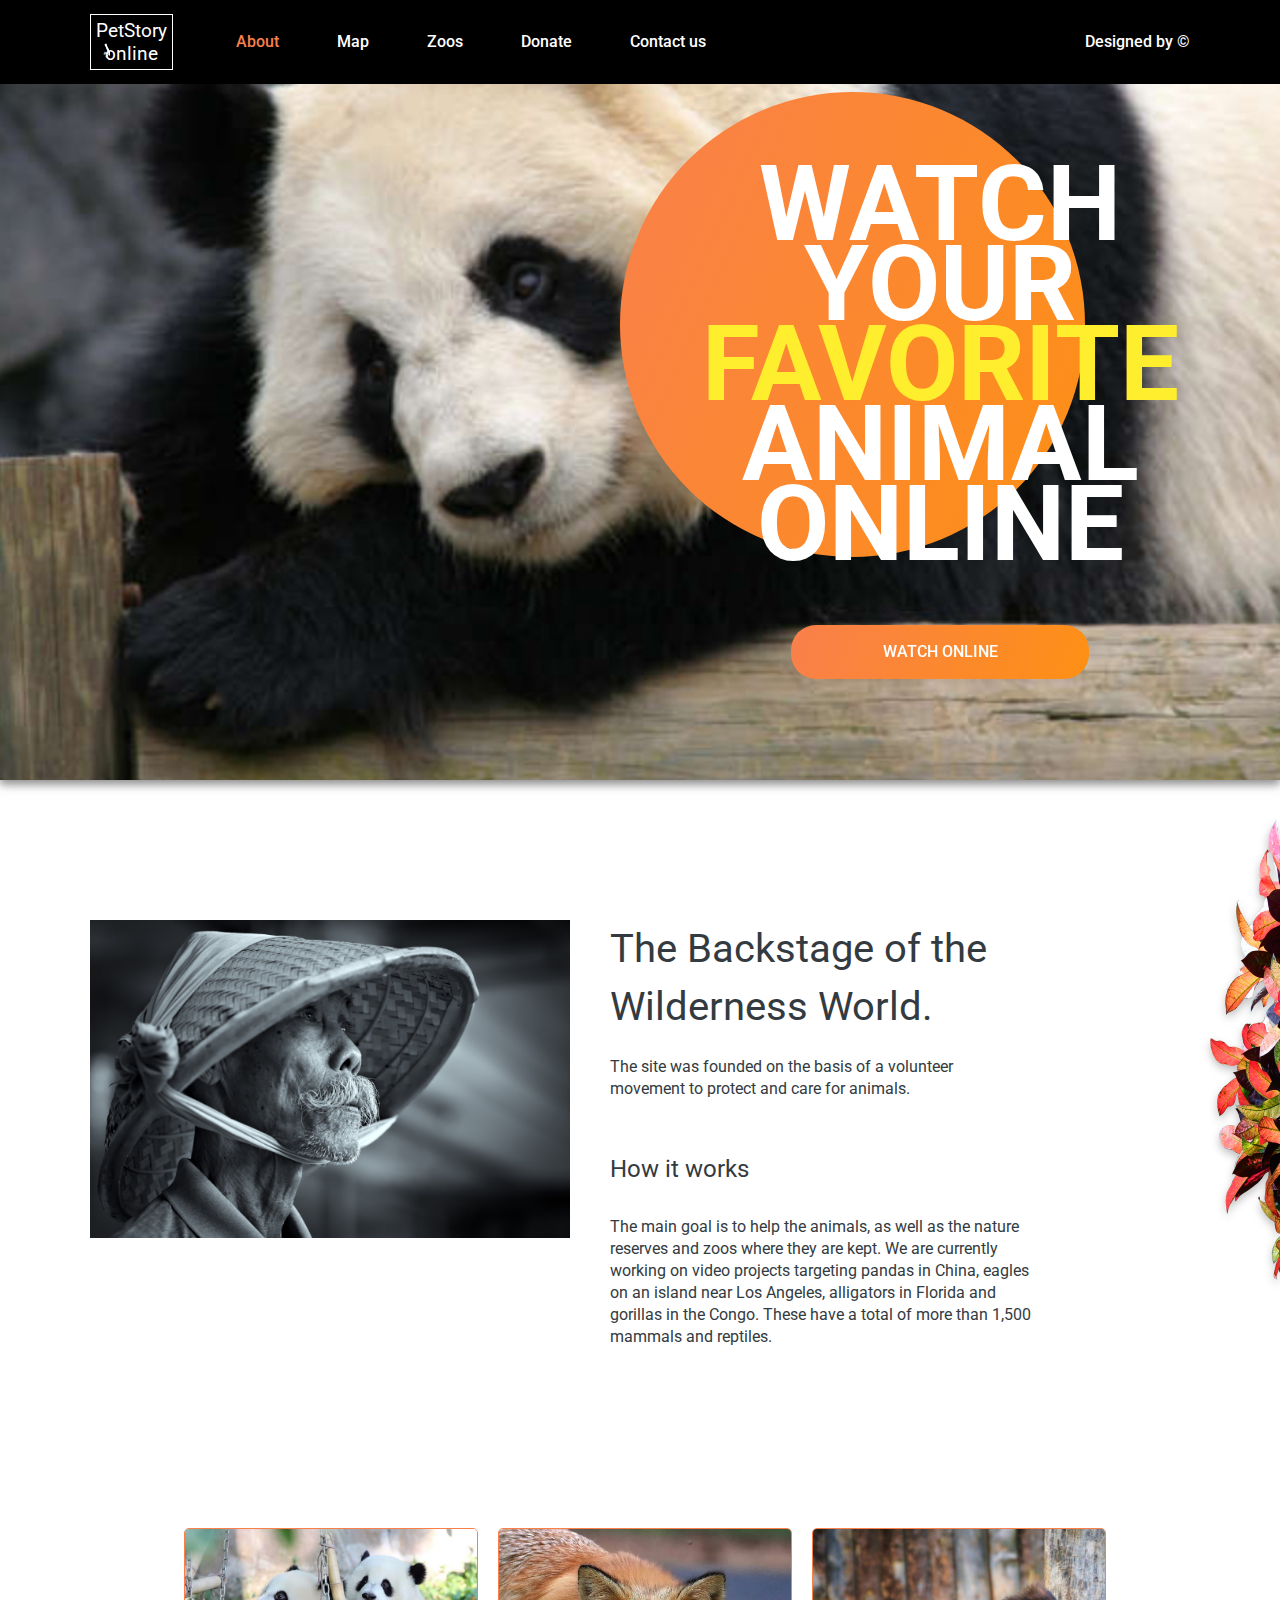
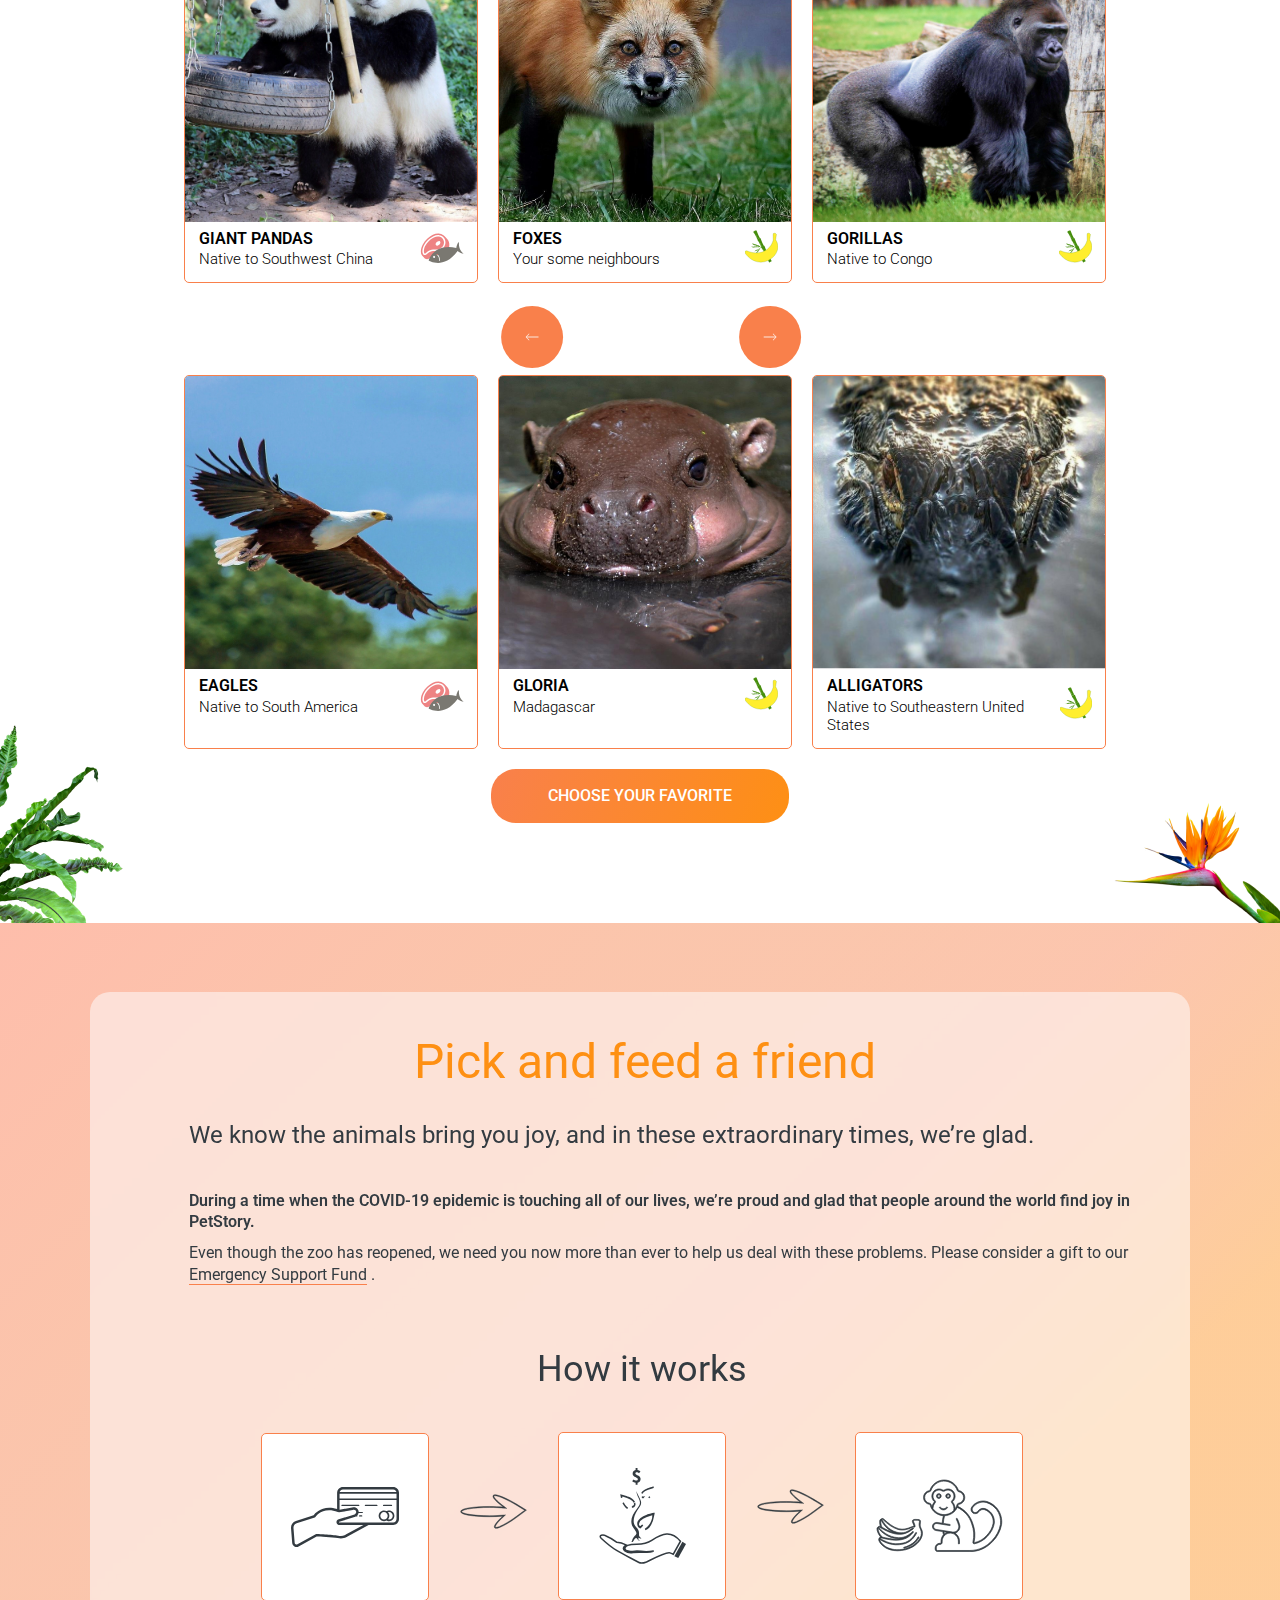
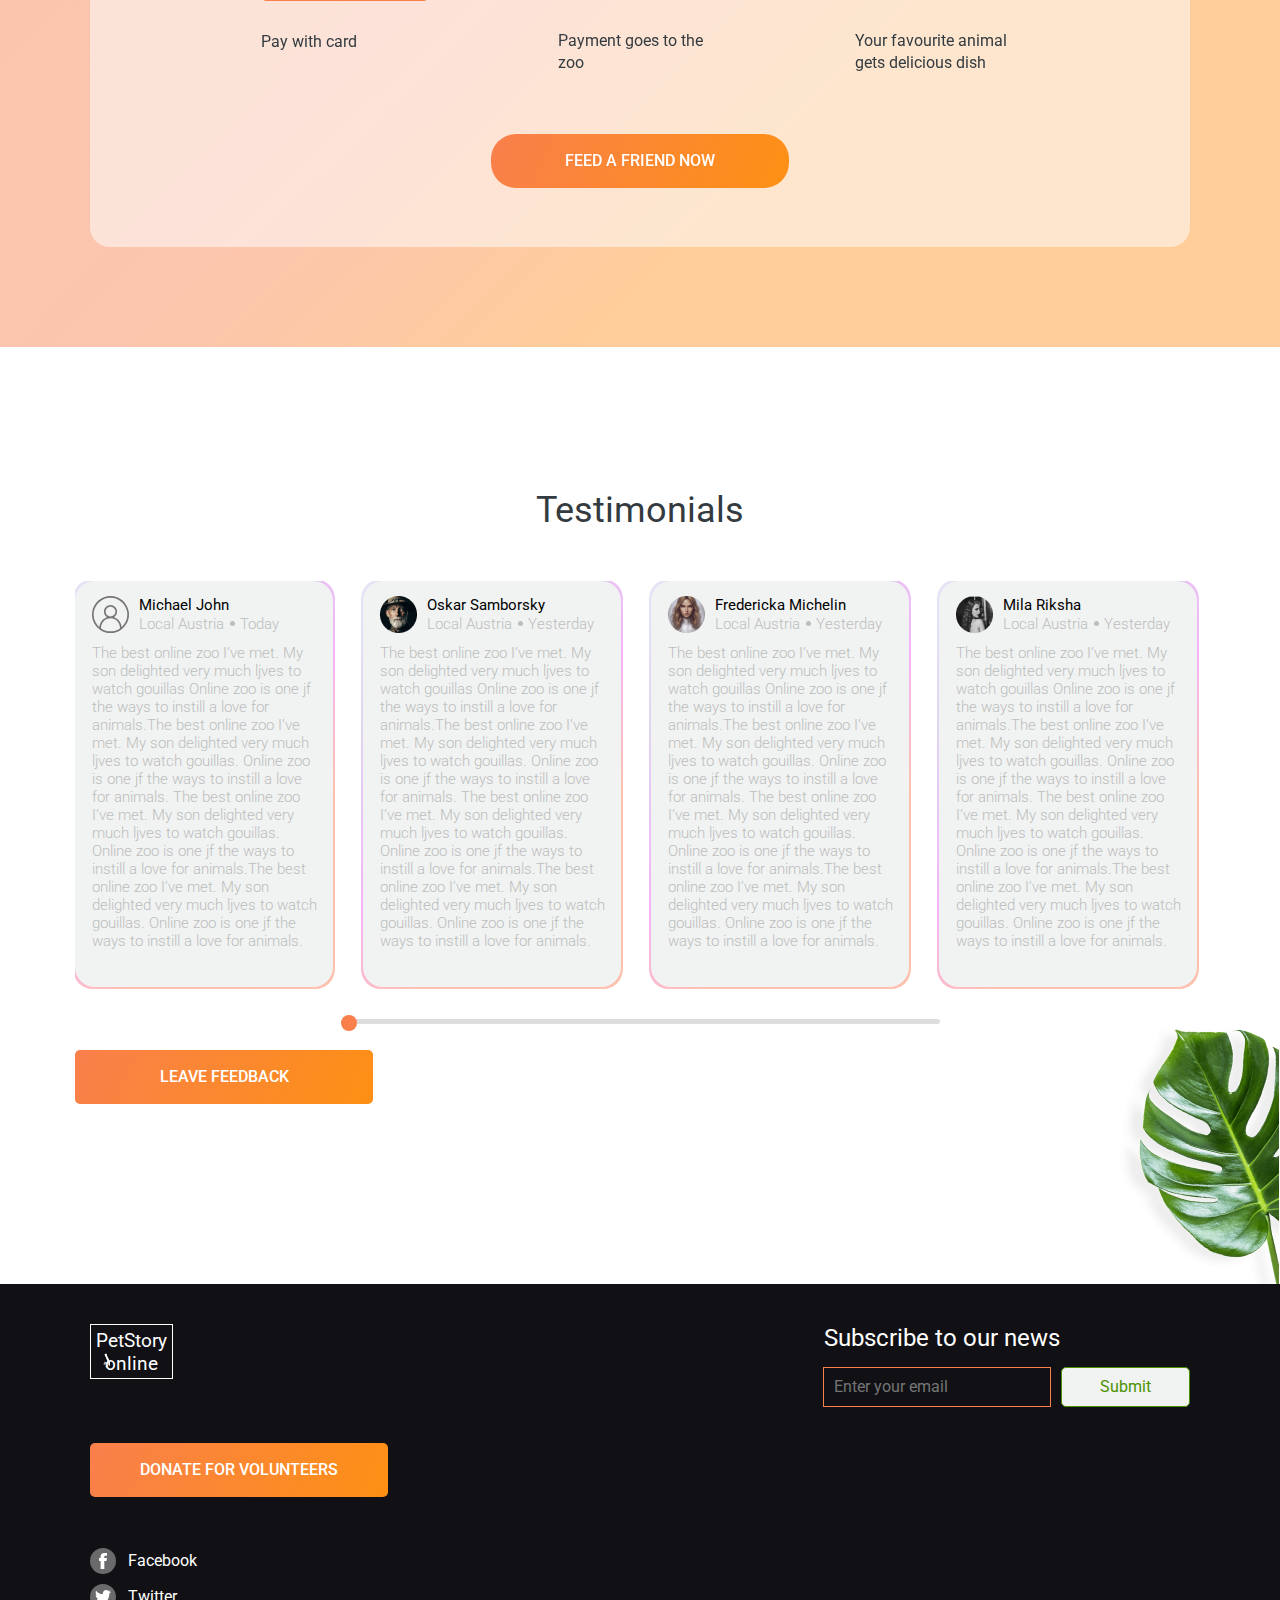
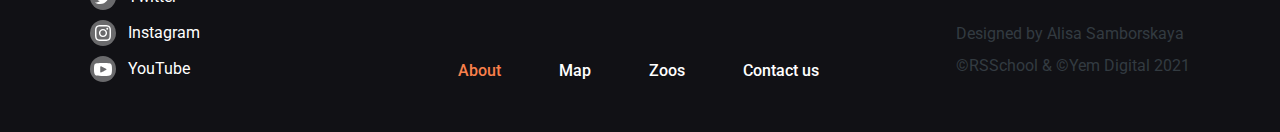
==== index.html @ bac4a8e8 "feat: add project files" ====
<!DOCTYPE html>
<html lang="en">
<head>
    <meta charset="UTF-8">
    <meta http-equiv="X-UA-Compatible" content="IE=edge">
    <meta name="viewport" content="width=device-width, initial-scale=1.0">
    <link rel="stylesheet" href="./pages/main/style.css">
    <title>Document</title>
</head>
<body>
    <header class="header">
        <div class="container header__wrapper">
            <a href="." class="logo">
                <h1 class="logo-text">PetStory <br /> <span class="logo-icon">online</span></h1>
            </a>
            <nav class="header_navigation">
                <a href="." class="mobile-logo">
                    <img src="./assets/images/mobile-logo.png" alt="mobile-logo">
                </a>
                <ul class="navigation">
                    <li class="navigation__link">
                        <a class="navigation__item navigation__item_active">About</a>
                    </li>
                    <li class="navigation__link">
                        <a class="navigation__item" href="#">Map</a>
                    </li>
                    <li class="navigation__link">
                        <a class="navigation__item" href="#">Zoos</a>
                    </li>
                    <li class="navigation__link">
                        <a class="navigation__item" href="./pages/donate/index.html">Donate</a>
                    </li>
                    <li class="navigation__link">
                        <a class="navigation__item" href="#">Contact us</a>
                    </li>
                    <li class="navigation__link navigation__link_right">
                        <a class="navigation__item" href="https://www.figma.com/file/jfEFwkXVj1WRq7sUHDr8os/PetStory-online?node-id=0%3A1">Designed by&nbsp;&copy;</a>
                    </li>
                </ul>
            </nav>
            <span class="header__hamburger hamburger"><span class="hamburger__line"></span></span>
        </div>
    </header>
   <main class="main">
    <section class="hero">
        <div class="container hero__wrapper">
            <div class="hero__content">
                <p class="hero__text">Watch your <span class="hero__text_highlighted">favorite </span> animal online</p>
                <button class="btn-reset btn btn-rounded">Watch online</button>
            </div>
        </div>
    </section>
    <section class="how-works">
        <div class="container how-works__wrapper">
            <picture>
                <source media="(min-width:1000.95px)" srcset="./assets/images/how-works__image.jpg">
                <source media="(min-width:640px)" srcset="./assets/images/bamboo-cap-1000px.png">
                <img src="./assets/images/how-works__image.jpg" alt="Flowers" style="width:auto;">
              </picture>
            <div class="how-works__text">
                <h2 class="how-works__title">The Backstage of the Wilderness World.</h2>
                <p>The site was founded on the basis of a volunteer movement to protect and care for animals.</p>
                <p class="subtitle how-works__subtitle">How it works </p>
                <p>The main goal is to help the animals, as well as the nature reserves and zoos where they are kept. We are currently working on video projects targeting pandas in China, eagles on an island near Los Angeles, alligators in Florida and gorillas in the Congo. These have a total of more than 1,500 mammals and reptiles.</p>
            </div>
        </div>
        <div class="decor how-works__decor"></div>
    </section>
    <section class="pets">
        <div class="container pets__wrapper">
            <div class="slider" id="slider">
                <div class="wrapper">
                    <div class="pet-cards slides" id="slides">
                        <div class="slide">
                            <div class="pet-card">
                                <img class="pet-card__img" src="./assets/images/pet-1.jpg" alt="giant pandas">
                                <div class="pet-card__content">
                                    <div class="pet-card__text">
                                        <p class="pet-card__title">giant Pandas</p>
                                        <p class="pet-card__desc">Native to Southwest China</p>
                                    </div>
                                    <span class="icon icon-banana"></span>
                                </div>
                            </div>
                            <div class="pet-card">
                                <img class="pet-card__img" src="./assets/images/pet-2.jpg" alt="giant pandas">
                                <div class="pet-card__content">
                                    <div class="pet-card__text">
                                        <p class="pet-card__title">Eagles</p>
                                        <p class="pet-card__desc">Native to South America</p>
                                    </div>
                                    <span class="icon icon-shark"></span>
                                </div>
                            </div>
                            <div class="pet-card">
                                <img class="pet-card__img" src="./assets/images/pet-3.jpg" alt="giant pandas">
                                <div class="pet-card__content">
                                    <div class="pet-card__text">
                                        <p class="pet-card__title">Gorillas</p>
                                        <p class="pet-card__desc">Native to Congo</p>
                                    </div>
                                    <span class="icon icon-banana"></span>
                                </div>
                            </div>
                            <div class="pet-card">
                                <img class="pet-card__img" src="./assets/images/pet-4.jpg" alt="giant pandas">
                                <div class="pet-card__content">
                                    <div class="pet-card__text">
                                        <p class="pet-card__title">Two-toed Sloth</p>
                                        <p class="pet-card__desc">Mesoamerica, South America</p>
                                    </div>
                                    <span class="icon icon-banana"></span>
                                </div>
                            </div>
                            <div class="pet-card">
                                <img class="pet-card__img" src="./assets/images/pet-5.jpg" alt="giant pandas">
                                <div class="pet-card__content">
                                    <div class="pet-card__text">
                                        <p class="pet-card__title">cheetahs</p>
                                        <p class="pet-card__desc">Native to Africa</p>
                                    </div>
                                    <span class="icon icon-shark"></span>
                                </div>
                            </div>
                            <div class="pet-card">
                                <img class="pet-card__img" src="./assets/images/pet-6.jpg" alt="giant pandas">
                                <div class="pet-card__content">
                                    <div class="pet-card__text">
                                        <p class="pet-card__title">Penguins</p>
                                        <p class="pet-card__desc">Native to Antarctica</p>
                                    </div>
                                    <span class="icon icon-shark"></span>
                                </div>
                            </div>
                        </div>
                        <div class="slide">2
                        </div>
                        <div class="slide">3
                        </div>
                        <div class="slide">4
                        </div>
                        <div class="slide">5
                        </div>
                    </div>
                </div>
                <span class="slider-icon slider-next control prev" id="prev">
                    <span class="icon icon-arrow"></span>
                </span>
                <span class="slider-icon slider-prev control next" id="next">
                    <span class="icon icon-arrow"></span>
                </span>
            </div>
            <button class="btn-reset btn btn-rounded">choose your favorite</button>
        </div>
        <div class="decor pets__decor-1"></div>
        <div class="decor pets__decor-2"></div>
    </section>
    <section class="feed">
        <div class="container feed__wrapper">
            <div class="feed__content">

                <h2 class="feed__title">Pick and feed a friend</h2>

                <div class="feed__text">
                    <p class="subtitle feed__subtitle">We know the animals bring you joy, and in these extraordinary times, we’re glad.</p>
                    <p>During a time when the COVID-19 epidemic is touching all of our lives, we’re proud and glad that people around the world find joy in PetStory.</p>
                    <p>Even though the zoo has reopened, we need you now more than ever to help us deal with these problems. Please consider a gift to our <a class="page-link" href="./pages/donate/index.html"> Emergency Support Fund</a> .</p>
                </div>
                
                <div class="feed__how">
                    <h3 class="feed__how-title">How it works</h3>
                    <div class="feeding-steps">
                        <div class="feeding-step">
                            <div class="feeding-step__image">
                                <img class="feeding-step__img" src="./assets/images/pay.svg" alt="pay with card">
                            </div>
                            <p>Pay with card</p>
                        </div>
                        <span class="icon next-step"></span>
                        <div class="feeding-step">
                            <div class="feeding-step__image">
                                <img class="feeding-step__img" src="./assets/images/zoo.svg" alt="payment goes to the zoo">
                            </div>
                            <p>Payment goes to the zoo</p>
                        </div>
                        <span class="icon next-step next-step-2 "></span>
                        <div class="feeding-step">
                            <div class="feeding-step__image">
                                <img class="feeding-step__img" src="./assets/images/monkey.svg" alt="your favourite animal gets delicious dish">
                            </div>
                            <p>Your favourite animal gets delicious dish</p>
                        </div>
                    </div>
                </div>
                
                <div class="feed__btn">
                    
                    <!-- <button class="btn-reset btn btn-rounded">Feed a friend now</button> -->
                    <a  href="./pages/donate/index.html" class="btn-reset btn btn-rounded btn-link">Feed a friend now</a>
                </div>
            </div>
        </div>
    </section>
    <section class="testimonials">
        <div class="container testimonials__wrapper">
            <h3 class="testimonials__title">Testimonials</h3>
            <div class="feedbacks__wrap">
                <div class="feedbacks">    
                    <div class="feedback" data-number="one">
                        <div class="feedback__info">
                            <div class="feedback__img">
                                <img src="./assets/images/user_icon.svg" alt="feedback author img">
                            </div>
                            <div class="feedback__data">
                                <p class="feedback__author">Michael John</p>
                                <p class="feedback__location">Local Austria</p>
                                <p class="feedback__day">Today</p>
                            </div>
                        </div>
                        <p class="feedback__text">The best online zoo I’ve met. My son delighted very much ljves to watch
                            <span class="feedback__text-mobile">gouillas
                                Online zoo is one jf the ways to instill a love for animals.The best online zoo I’ve met. 
                                <span class="feedback__text-tablet">My son delighted very much ljves to watch gouillas. Online zoo is one jf the ways to instill a love for animals.
                                    The best online zoo I’ve met. My son delighted very much ljves to watch gouillas. Online zoo is one jf the ways to instill a love for animals.The best online zoo I’ve met. My son delighted very much ljves to watch gouillas. Online zoo is one jf the ways to instill a love for animals.
                                </span>
                            </span>
                       </p>
                    </div>
                    <div class="feedback" data-number="two">
                        <div class="feedback__info">
                            <div class="feedback__img">
                                <img src="./assets/images/feedback-img-2.png" alt="feedback author img">
                            </div>
                            <div class="feedback__data">
                                <p class="feedback__author">Oskar Samborsky</p>
                                <p class="feedback__location">Local Austria</p>
                                <p class="feedback__day">Yesterday</p>
                            </div>
                        </div>
                        <p class="feedback__text">The best online zoo I’ve met. My son delighted very much ljves to watch
                            <span class="feedback__text-mobile">gouillas
                                Online zoo is one jf the ways to instill a love for animals.The best online zoo I’ve met. 
                                <span class="feedback__text-tablet">My son delighted very much ljves to watch gouillas. Online zoo is one jf the ways to instill a love for animals.
                                    The best online zoo I’ve met. My son delighted very much ljves to watch gouillas. Online zoo is one jf the ways to instill a love for animals.The best online zoo I’ve met. My son delighted very much ljves to watch gouillas. Online zoo is one jf the ways to instill a love for animals.
                                </span>
                            </span>
                       </p>
                    </div>
                    <div class="feedback" data-number="three">
                        <div class="feedback__info">
                            <div class="feedback__img">
                                <img src="./assets/images/feedback-img-3.png" alt="feedback author img">
                            </div>
                            <div class="feedback__data">
                                <p class="feedback__author">Fredericka Michelin</p>
                                <p class="feedback__location">Local Austria</p>
                                <p class="feedback__day">Yesterday</p>
                            </div>
                        </div>
                        <p class="feedback__text">The best online zoo I’ve met. My son delighted very much ljves to watch
                            <span class="feedback__text-mobile">gouillas
                                Online zoo is one jf the ways to instill a love for animals.The best online zoo I’ve met. 
                                <span class="feedback__text-tablet">My son delighted very much ljves to watch gouillas. Online zoo is one jf the ways to instill a love for animals.
                                    The best online zoo I’ve met. My son delighted very much ljves to watch gouillas. Online zoo is one jf the ways to instill a love for animals.The best online zoo I’ve met. My son delighted very much ljves to watch gouillas. Online zoo is one jf the ways to instill a love for animals.
                                </span>
                            </span>
                       </p>
                    </div>
                    <div class="feedback" data-number="four">
                        <div class="feedback__info">
                            <div class="feedback__img">
                                <img src="./assets/images/feedback-img-4.png" alt="feedback author img">
                            </div>
                            <div class="feedback__data">
                                <p class="feedback__author">Mila Riksha</p>
                                <p class="feedback__location">Local Austria</p>
                                <p class="feedback__day">Yesterday</p>
                            </div>
                        </div>
                        <p class="feedback__text">The best online zoo I’ve met. My son delighted very much ljves to watch
                            <span class="feedback__text-mobile">gouillas
                                Online zoo is one jf the ways to instill a love for animals.The best online zoo I’ve met. 
                                <span class="feedback__text-tablet">My son delighted very much ljves to watch gouillas. Online zoo is one jf the ways to instill a love for animals.
                                    The best online zoo I’ve met. My son delighted very much ljves to watch gouillas. Online zoo is one jf the ways to instill a love for animals.The best online zoo I’ve met. My son delighted very much ljves to watch gouillas. Online zoo is one jf the ways to instill a love for animals.
                                </span>
                            </span>
                       </p>
                    </div>
                </div>
            </div>
            <div class="progess-bar__border-wrap">
                <input class="progress-bar" type="range" min="0" max="7" step="1" value="0">
            <!-- <input class="progress-bar_active" type="range" min="0" max="10" step="1"></div> -->
            </input>
            </div>
            <button class="btn-reset btn btn-square">leave feedback</button>
        </div>
        <div class="decor testimonials__decor"></div>
    </section>

    <footer class="footer">
        <div class="container footer__wrapper">
            <div class="footer__top">
                <a href="." class="logo">
                    <p class="logo-text">PetStory <br /> <span class="logo-icon">online</span></p>
                </a>
                <a href="." class="logo logo-m">
                    <p class="logo-text">PetStory <span class="logo-icon">online</span></p>
                </a>
                <form class="subscribe">
                    <span class="subtitle subscribe__title">Subscribe to our news</span>
                    <input class="subscribe__input" type="email" placeholder="Enter your email" required>
                    <button class="subscribe__btn" type="submit">Submit</button>
                </form>
            </div>
            <div class="footer__medium">
                <a href="./pages/donate/index.html" class="btn-reset btn btn-square btn-link">Donate for volunteers</a>
            </div>
            <div class="footer__bottom">
                <ul class="socials">
                    <li class="social__item">
                        <span class="social__icon">
                            <span class="icon icon-fb"></span>
                        </span>
                        <span class="social__text">Facebook</span>
                    </li>
                    <li class="social__item">
                        <span class="social__icon">
                            <span class="icon icon-tw"></span>
                        </span>
                        <span class="social__text">Twitter</span>
                    </li>
                    <li class="social__item">
                        <span class="social__icon">
                            <span class="icon icon-ig"></span>
                        </span>
                        <span class="social__text">Instagram</span>
                    </li>
                    <li class="social__item">
                        <span class="social__icon">
                            <span class="icon icon-yt"></span>
                        </span>
                        <span class="social__text">YouTube</span>
                    </li>
                </ul>
                <ul class="navigation">
                    <li class="navigation__link">
                        <a class="navigation__item navigation__item_active">About</a>
                    </li>
                    <li class="navigation__link">
                        <a class="navigation__item" href="#">Map</a>
                    </li>
                    <li class="navigation__link">
                        <a class="navigation__item" href="#">Zoos</a>
                    </li>
                    <li class="navigation__link">
                        <a class="navigation__item" href="#">Contact us</a>
                    </li>
                </ul>
                <div class="designed">
                    Designed by&nbsp;Alisa Samborskaya <br />&copy;RSSchool &amp;&nbsp;&copy;Yem Digital 2021
                </div>
            </div>
        </div>
    </footer>
   </main>
    <div class="menu-overlay"></div>
    <div class="mobile-testimonials">
        <div class="m-feedback" data-number="one">
            <div class="feedback__info">
                <div class="feedback__img">
                    <img src="./assets/images/user_icon.svg" alt="feedback author img">
                </div>
                <div class="feedback__data">
                    <p class="feedback__author">Michael John</p>
                    <p class="feedback__location">Local Austria</p>
                    <p class="feedback__day">Today</p>
                </div>
            </div>
            <p class="feedback__text">The best online zoo I’ve met. My son delighted very much ljves to watch
                <span class="feedback__text-mobile">gouillas
                    Online zoo is one jf the ways to instill a love for animals.The best online zoo I’ve met. 
                    <span class="feedback__text-tablet">My son delighted very much ljves to watch gouillas. Online zoo is one jf the ways to instill a love for animals.
                        The best online zoo I’ve met. My son delighted very much ljves to watch gouillas. Online zoo is one jf the ways to instill a love for animals.The best online zoo I’ve met. My son delighted very much ljves to watch gouillas. Online zoo is one jf the ways to instill a love for animals.
                    </span>
                </span>
           </p>
           <span class="icon icon-popup-close"></span>
        </div>
        <div class="m-feedback"  data-number="two">
            <div class="feedback__info">
                <div class="feedback__img">
                    <img src="./assets/images/feedback-img-2.png" alt="feedback author img">
                </div>
                <div class="feedback__data">
                    <p class="feedback__author">Oskar Samborsky</p>
                    <p class="feedback__location">Local Austria</p>
                    <p class="feedback__day">Yesterday</p>
                </div>
            </div>
            <p class="feedback__text">The best online zoo I’ve met. My son delighted very much ljves to watch
                <span class="feedback__text-mobile">gouillas
                    Online zoo is one jf the ways to instill a love for animals.The best online zoo I’ve met. 
                    <span class="feedback__text-tablet">My son delighted very much ljves to watch gouillas. Online zoo is one jf the ways to instill a love for animals.
                        The best online zoo I’ve met. My son delighted very much ljves to watch gouillas. Online zoo is one jf the ways to instill a love for animals.The best online zoo I’ve met. My son delighted very much ljves to watch gouillas. Online zoo is one jf the ways to instill a love for animals.
                    </span>
                </span>
           </p>
           <span class="icon icon-popup-close"></span>
        </div>
        <div class="m-feedback" data-number="three">
            <div class="feedback__info">
                <div class="feedback__img">
                    <img src="./assets/images/feedback-img-3.png" alt="feedback author img">
                </div>
                <div class="feedback__data">
                    <p class="feedback__author">Fredericka Michelin</p>
                    <p class="feedback__location">Local Austria</p>
                    <p class="feedback__day">Yesterday</p>
                </div>
            </div>
            <p class="feedback__text">The best online zoo I’ve met. My son delighted very much ljves to watch
                <span class="feedback__text-mobile">gouillas
                    Online zoo is one jf the ways to instill a love for animals.The best online zoo I’ve met. 
                    <span class="feedback__text-tablet">My son delighted very much ljves to watch gouillas. Online zoo is one jf the ways to instill a love for animals.
                        The best online zoo I’ve met. My son delighted very much ljves to watch gouillas. Online zoo is one jf the ways to instill a love for animals.The best online zoo I’ve met. My son delighted very much ljves to watch gouillas. Online zoo is one jf the ways to instill a love for animals.
                    </span>
                </span>
           </p>
           <span class="icon icon-popup-close"></span>
        </div>

    </div>
    <div class="feedback-overlay"></div>
   <script src="assets/js/menu.js"></script>
   <script src="assets/js/popup.js"></script>
   <script src="assets/js/cars.js"></script>
   <!-- <script src="assets/js/testim.js"></script> -->
   <script src="assets/js/testim.js"></script>

</body>
</html>
---- pages/main/style.css ----
/*! normalize.css v8.0.1 | MIT License | github.com/necolas/normalize.css */
/* Document
   ========================================================================== */
/**
 * 1. Correct the line height in all browsers.
 * 2. Prevent adjustments of font size after orientation changes in iOS.
 */
@import url("https://fonts.googleapis.com/css2?family=Roboto:wght@300;400;700&display=swap");
html {
  line-height: 1.15; /* 1 */
  -webkit-text-size-adjust: 100%; /* 2 */
}

/* Sections
   ========================================================================== */
/**
 * Remove the margin in all browsers.
 */
body {
  margin: 0;
}

/**
 * Render the `main` element consistently in IE.
 */
main {
  display: block;
}

/**
 * Correct the font size and margin on `h1` elements within `section` and
 * `article` contexts in Chrome, Firefox, and Safari.
 */
h1 {
  font-size: 2em;
  margin: 0.67em 0;
}

/* Grouping content
   ========================================================================== */
/**
 * 1. Add the correct box sizing in Firefox.
 * 2. Show the overflow in Edge and IE.
 */
hr {
  box-sizing: content-box; /* 1 */
  height: 0; /* 1 */
  overflow: visible; /* 2 */
}

/**
 * 1. Correct the inheritance and scaling of font size in all browsers.
 * 2. Correct the odd `em` font sizing in all browsers.
 */
pre {
  font-family: monospace, monospace; /* 1 */
  font-size: 1em; /* 2 */
}

/* Text-level semantics
   ========================================================================== */
/**
 * Remove the gray background on active links in IE 10.
 */
a {
  background-color: transparent;
}

/**
 * 1. Remove the bottom border in Chrome 57-
 * 2. Add the correct text decoration in Chrome, Edge, IE, Opera, and Safari.
 */
abbr[title] {
  border-bottom: none; /* 1 */
  text-decoration: underline; /* 2 */
  -webkit-text-decoration: underline dotted;
          text-decoration: underline dotted; /* 2 */
}

/**
 * Add the correct font weight in Chrome, Edge, and Safari.
 */
b,
strong {
  font-weight: bolder;
}

/**
 * 1. Correct the inheritance and scaling of font size in all browsers.
 * 2. Correct the odd `em` font sizing in all browsers.
 */
code,
kbd,
samp {
  font-family: monospace, monospace; /* 1 */
  font-size: 1em; /* 2 */
}

/**
 * Add the correct font size in all browsers.
 */
small {
  font-size: 80%;
}

/**
 * Prevent `sub` and `sup` elements from affecting the line height in
 * all browsers.
 */
sub,
sup {
  font-size: 75%;
  line-height: 0;
  position: relative;
  vertical-align: baseline;
}

sub {
  bottom: -0.25em;
}

sup {
  top: -0.5em;
}

/* Embedded content
   ========================================================================== */
/**
 * Remove the border on images inside links in IE 10.
 */
img {
  border-style: none;
}

/* Forms
   ========================================================================== */
/**
 * 1. Change the font styles in all browsers.
 * 2. Remove the margin in Firefox and Safari.
 */
button,
input,
optgroup,
select,
textarea {
  font-family: inherit; /* 1 */
  font-size: 100%; /* 1 */
  line-height: 1.15; /* 1 */
  margin: 0; /* 2 */
}

/**
 * Show the overflow in IE.
 * 1. Show the overflow in Edge.
 */
button,
input { /* 1 */
  overflow: visible;
}

/**
 * Remove the inheritance of text transform in Edge, Firefox, and IE.
 * 1. Remove the inheritance of text transform in Firefox.
 */
button,
select { /* 1 */
  text-transform: none;
}

/**
 * Correct the inability to style clickable types in iOS and Safari.
 */
button,
[type=button],
[type=reset],
[type=submit] {
  -webkit-appearance: button;
}

/**
 * Remove the inner border and padding in Firefox.
 */
button::-moz-focus-inner,
[type=button]::-moz-focus-inner,
[type=reset]::-moz-focus-inner,
[type=submit]::-moz-focus-inner {
  border-style: none;
  padding: 0;
}

/**
 * Restore the focus styles unset by the previous rule.
 */
button:-moz-focusring,
[type=button]:-moz-focusring,
[type=reset]:-moz-focusring,
[type=submit]:-moz-focusring {
  outline: 1px dotted ButtonText;
}

/**
 * Correct the padding in Firefox.
 */
fieldset {
  padding: 0.35em 0.75em 0.625em;
}

/**
 * 1. Correct the text wrapping in Edge and IE.
 * 2. Correct the color inheritance from `fieldset` elements in IE.
 * 3. Remove the padding so developers are not caught out when they zero out
 *    `fieldset` elements in all browsers.
 */
legend {
  box-sizing: border-box; /* 1 */
  color: inherit; /* 2 */
  display: table; /* 1 */
  max-width: 100%; /* 1 */
  padding: 0; /* 3 */
  white-space: normal; /* 1 */
}

/**
 * Add the correct vertical alignment in Chrome, Firefox, and Opera.
 */
progress {
  vertical-align: baseline;
}

/**
 * Remove the default vertical scrollbar in IE 10+.
 */
textarea {
  overflow: auto;
}

/**
 * 1. Add the correct box sizing in IE 10.
 * 2. Remove the padding in IE 10.
 */
[type=checkbox],
[type=radio] {
  box-sizing: border-box; /* 1 */
  padding: 0; /* 2 */
}

/**
 * Correct the cursor style of increment and decrement buttons in Chrome.
 */
[type=number]::-webkit-inner-spin-button,
[type=number]::-webkit-outer-spin-button {
  height: auto;
}

/**
 * 1. Correct the odd appearance in Chrome and Safari.
 * 2. Correct the outline style in Safari.
 */
[type=search] {
  -webkit-appearance: textfield; /* 1 */
  outline-offset: -2px; /* 2 */
}

/**
 * Remove the inner padding in Chrome and Safari on macOS.
 */
[type=search]::-webkit-search-decoration {
  -webkit-appearance: none;
}

/**
 * 1. Correct the inability to style clickable types in iOS and Safari.
 * 2. Change font properties to `inherit` in Safari.
 */
::-webkit-file-upload-button {
  -webkit-appearance: button; /* 1 */
  font: inherit; /* 2 */
}

/* Interactive
   ========================================================================== */
/*
 * Add the correct display in Edge, IE 10+, and Firefox.
 */
details {
  display: block;
}

/*
 * Add the correct display in all browsers.
 */
summary {
  display: list-item;
}

/* Misc
   ========================================================================== */
/**
 * Add the correct display in IE 10+.
 */
template {
  display: none;
}

/**
 * Add the correct display in IE 10.
 */
[hidden] {
  display: none;
}

html {
  font-size: 10px;
  box-sizing: border-box;
}

* {
  box-sizing: inherit;
  margin: 0;
  padding: 0;
}

body {
  font-size: 1.6rem;
  font-family: "Roboto", sans-serif;
  color: #333B41;
  font-size: 1.6rem;
  font-style: normal;
  font-weight: 400;
  line-height: 2.2rem;
}

ul {
  list-style: none;
}

a {
  text-decoration: none;
  color: inherit;
}

h2 {
  font-size: 4.8rem;
  font-style: normal;
  font-weight: 400;
  line-height: 5.8rem;
}

h3 {
  font-size: 3.6rem;
  font-style: normal;
  font-weight: 400;
  line-height: 4.7rem;
}

.btn-reset {
  cursor: pointer;
  text-align: center;
  border: none;
  font-family: inherit;
}

.subtitle {
  font-size: 2.4rem;
  font-style: normal;
  font-weight: 400;
  line-height: 2.9rem;
}

.page-link {
  border-bottom: 1px solid #F9804B;
  transition: all 0.3s ease;
}
.page-link:hover {
  color: #000;
}

.overlay {
  position: fixed;
  top: 0;
  left: 0;
  width: 100%;
  height: 100%;
  background-color: rgba(80, 80, 80, 0.4);
  display: flex;
  align-items: center;
  justify-content: center;
}

.btn {
  background: #E47209;
  color: #ffffff;
  text-transform: uppercase;
  background-image: linear-gradient(113.96deg, #F9804B 1.49%, #FE9013 101.44%);
  padding: 16px;
  width: 298px;
  font-weight: 500;
  line-height: 22px;
  position: relative;
  transition: all 0.3s ease;
  outline: none;
}
.btn:hover {
  background: #E47209;
  transform: scale(1.1);
}
.btn:active {
  background: #E47209;
  top: 2px;
}

.btn-rounded {
  border-radius: 25px;
}

.btn-square {
  border-radius: 5px;
}

.btn-link {
  display: inline-block;
  padding-left: 30px;
  padding-right: 30px;
}

.icon {
  display: inline-block;
  background-position: center;
  background-size: contain;
  background-repeat: no-repeat;
}

.icon-banana {
  width: 33px;
  height: 37px;
  background-image: url("../../assets/images/banana-bamboo_icon.svg");
}

.icon-shark {
  width: 48px;
  height: 38px;
  background-image: url("../../assets/images/meet-fish_icon.svg");
}

.next-step {
  width: 69px;
  height: 35.08px;
  background-image: url("../../assets/images/next-step.svg");
}
@media (max-width: 640px) {
  .next-step {
    width: 86px;
    height: 69px;
    background-image: url("../../assets/images/next-step-mobile.svg");
  }
}

.social__icon {
  width: 26px;
  height: 26px;
  display: inline-block;
  background: rgba(196, 196, 196, 0.5);
  border-radius: 100%;
  display: flex;
  align-items: center;
  justify-content: center;
}

.icon-fb {
  width: 8px;
  height: 16px;
  background-image: url("../../assets/images/icon-facebook.svg");
}

.icon-tw {
  width: 16px;
  height: 14px;
  background-image: url("../../assets/images/icon-twitter.svg");
}

.icon-ig {
  width: 16px;
  height: 16px;
  background-image: url("../../assets/images/icon-instagram.svg");
}

.icon-yt {
  width: 18px;
  height: 12.99px;
  background-image: url("../../assets/images/icon-youtube.svg");
}

.slider-prev .icon-arrow {
  transform: rotate(180deg);
}

.icon-arrow {
  width: 16px;
  height: 8px;
  background-image: url("../../assets/images/arrow.svg");
}

.x-icon {
  width: 14px;
  height: 14px;
  background-image: url("../../assets/images/x_icon.svg");
}

.icon-dollar {
  width: 10px;
  height: 20px;
  background-image: url("../../assets/images/icon-dollar.svg");
}

.container {
  max-width: 1160px;
  margin: 0 auto;
  padding-left: 30px;
  padding-right: 30px;
}
@media (max-width: 640px) {
  .container {
    padding-left: 20px;
    padding-right: 20px;
  }
}
@media (max-width: 320px) {
  .container {
    padding-left: 12px;
    padding-right: 12px;
  }
}

.header {
  position: absolute;
  top: 0;
  left: 0;
  z-index: 10;
  width: 100%;
  background-color: #000000;
  -webkit-backdrop-filter: blur(2px);
          backdrop-filter: blur(2px);
  padding: 1.4rem 0;
}
@media (max-width: 640px) {
  .header {
    height: 34px;
    padding: 0;
    position: fixed;
  }
  .header .logo {
    border: none;
    padding: 3.75px 0.75px;
  }
  .header .logo .logo-text {
    font-size: 1.2rem;
    font-style: normal;
    font-weight: 400;
    line-height: 1.5rem;
  }
}
.header__wrapper {
  display: flex;
  align-items: center;
  gap: 63px;
}

.logo {
  text-align: center;
  color: #ffffff;
  padding: 3.75px 4.75px;
  border: 1.18841px solid #FFFFFF;
}

.logo-text {
  margin: 0;
  font-size: 1.9rem;
  font-style: normal;
  font-weight: 400;
  line-height: 2.3rem;
}

.logo-icon {
  position: relative;
}
.logo-icon::after {
  content: "";
  position: absolute;
  top: 1px;
  left: -2px;
  background-image: url("../../assets/images/bamboo.svg");
  width: 7.03px;
  height: 20.98px;
}

.mobile-logo {
  display: none;
}

.header_navigation {
  transition: all 0.3s ease;
  flex-basis: 100%;
}
@media (max-width: 640px) {
  .header_navigation {
    display: none;
  }
}
.header_navigation.is-active {
  display: flex;
  flex-direction: column;
  position: absolute;
  top: 0;
  left: 0;
  width: 100%;
  height: 329px;
  background-color: #fff;
  padding-left: 10px;
  padding-top: 13px;
}
.header_navigation.is-active .mobile-logo {
  display: block;
  padding-bottom: 33px;
}
.header_navigation.is-active .navigation {
  display: flex;
  flex-direction: column;
  gap: 15px;
}
.header_navigation.is-active .navigation .navigation__link_right {
  margin-left: 0;
}
.header_navigation.is-active .navigation .navigation__item {
  color: #000000;
}

.navigation {
  display: flex;
  gap: 5.8rem;
  max-width: 100%;
}
@media (max-width: 1000px) {
  .navigation {
    gap: 4.8rem;
  }
}

.navigation__item {
  font-size: 1.6rem;
  font-style: normal;
  font-weight: 500;
  line-height: 2.2rem;
  color: #ffffff;
  transition: all 0.3s ease;
}
.navigation__item:hover {
  color: #F9804B;
}
.navigation__item_active {
  color: #F9804B;
  cursor: default;
}

.navigation__link_right {
  margin-left: auto;
}

.hamburger__line, .hamburger:after, .hamburger:before {
  content: "";
  display: inline-block;
  position: absolute;
  background-color: #FFFFFF;
  border-radius: 5px;
  width: 100%;
  height: 1.5px;
}

.hamburger {
  display: none;
  position: relative;
  width: 19px;
  height: 12px;
}
.hamburger:before {
  top: 0;
  left: 0;
}
.hamburger:after {
  bottom: 0;
  left: 0;
}

.header__hamburger.hamburger.is-active::before {
  top: 0.5rem;
  transform: rotate(135deg);
  background-color: #000000;
}
.header__hamburger.hamburger.is-active::after {
  top: 0.5rem;
  transform: rotate(-135deg);
  background-color: #000000;
}

.hamburger__line {
  top: calc(50% - 1px);
  left: 0;
}

@media (max-width: 999px) {
  .header .navigation {
    display: none;
  }
  .hamburger {
    display: inline-block;
  }
  .header__wrapper {
    justify-content: space-between;
  }
}
.header__hamburger.hamburger.is-active .hamburger__line {
  right: -1.5rem;
  opacity: 0;
  visibility: hidden;
}

.hero {
  background-image: url("../../assets/images/bg-hero.jpg");
  background-size: cover;
  background-repeat: no-repeat;
  background-position: center;
  height: 780px;
  width: 100%;
  padding-top: 80px;
  filter: drop-shadow(0px 4px 4px rgba(0, 0, 0, 0.25)) drop-shadow(0px 4px 4px rgba(0, 0, 0, 0.25));
}
@media (max-width: 1000px) {
  .hero {
    padding-top: 40px;
    padding-bottom: 47px;
    max-height: 584px;
  }
}
@media (max-width: 640px) {
  .hero {
    padding-top: 0px;
    padding-bottom: 40px;
    max-height: 373px;
    position: relative;
  }
  .hero .btn {
    position: absolute;
    left: 19px;
    bottom: 39px;
  }
}
@media (max-width: 320px) {
  .hero {
    max-height: 222px;
  }
  .hero .btn {
    position: absolute;
    left: 3%;
    bottom: -33%;
  }
}

.hero__wrapper {
  display: flex;
  justify-content: flex-end;
  padding-top: 85px;
}
@media (max-width: 320px) {
  .hero__wrapper {
    padding-top: 77px;
  }
}

.hero__content {
  display: flex;
  flex-direction: column;
  align-items: center;
}
@media (max-width: 640px) {
  .hero__content {
    padding-right: 20px;
  }
}
@media (max-width: 320px) {
  .hero__content {
    padding-right: 0px;
  }
}

.hero__text {
  font-size: 10.45rem;
  font-style: normal;
  font-weight: 700;
  line-height: 8rem;
  text-transform: uppercase;
  color: #ffffff;
  text-align: center;
  max-width: 50rem;
  position: relative;
  margin-bottom: 6rem;
}
.hero__text_highlighted {
  color: #FFEE2E;
}
.hero__text::after {
  content: "";
  position: absolute;
  bottom: 8px;
  right: 105px;
  width: 465px;
  height: 465px;
  background: linear-gradient(113.96deg, #F9804B 1.49%, #FE9013 101.44%);
  border-radius: 50%;
  z-index: -1;
}
@media (max-width: 1000px) {
  .hero__text {
    font-size: 8.5rem;
    font-style: normal;
    font-weight: 700;
    line-height: 6.4rem;
    margin-bottom: 4rem;
    margin-right: 5px;
  }
  .hero__text::after {
    bottom: 8px;
    right: 140px;
    width: 367px;
    height: 367px;
  }
}
@media (max-width: 640px) {
  .hero__text {
    max-width: 204px;
    font-size: 5.4rem;
    font-style: normal;
    font-weight: 700;
    line-height: 4.1rem;
  }
  .hero__text::after {
    bottom: 8px;
    right: 27px;
    width: 237.6px;
    height: 237.6px;
  }
  .hero__text_highlighted {
    margin-left: -18px;
  }
}
@media (max-width: 320px) {
  .hero__text {
    max-width: 128px;
    font-size: 2.8rem;
    font-style: normal;
    font-weight: 700;
    line-height: 2.1rem;
  }
  .hero__text::after {
    width: 119.09px;
    height: 119.09px;
  }
}

@media (max-width: 577px) {
  .hero__wrapper {
    padding-top: 50px;
  }
}
@media (max-width: 320px) {
  .hero__wrapper {
    padding-top: 77px;
  }
  .hero__content {
    margin-right: -8px;
  }
  .hero__text_highlighted {
    margin-left: 0px;
  }
}
.how-works {
  padding-top: 140px;
  overflow: hidden;
  position: relative;
}
@media (max-width: 1000px) {
  .how-works {
    padding-top: 102px;
  }
  .how-works picture {
    margin-top: 9px;
  }
}
@media (max-width: 640px) {
  .how-works {
    padding-top: 60px;
  }
  .how-works picture {
    display: none;
  }
}
@media (max-width: 320px) {
  .how-works {
    padding-top: 105px;
  }
}

.how-works__wrapper {
  display: flex;
  justify-content: space-between;
  gap: 86px;
}
@media (max-width: 1000px) {
  .how-works__wrapper {
    gap: 31px;
  }
}

.how-works__text > p:nth-child(2) {
  margin-bottom: 55px;
}
@media (max-width: 640px) {
  .how-works__text {
    max-width: 495px;
  }
  .how-works__text > p:nth-child(2) {
    margin-bottom: 31px;
  }
}
@media (max-width: 320px) {
  .how-works__text > p:nth-child(2) {
    margin-bottom: 18px;
  }
}

.how-works__title {
  margin-bottom: 20px;
}
@media (max-width: 1000px) {
  .how-works__title {
    font-size: 4.8rem;
    font-style: normal;
    font-weight: 400;
    line-height: 5.8rem;
  }
}
@media (max-width: 320px) {
  .how-works__title {
    margin-bottom: 10px;
    font-size: 2.4rem;
    font-style: normal;
    font-weight: 400;
    line-height: 2.9rem;
  }
}

.how-works__subtitle {
  margin-bottom: 32px;
}
@media (max-width: 640px) {
  .how-works__subtitle {
    margin-bottom: 20px;
  }
}
@media (max-width: 320px) {
  .how-works__subtitle {
    margin-bottom: 8px;
  }
}

.how-works__decor {
  background-image: url("../../assets/images/decor-flower.png");
  background-repeat: no-repeat;
  height: 605px;
  width: 200px;
  position: absolute;
  top: 10px;
  right: 0;
  filter: drop-shadow(0px 4px 4px rgba(0, 0, 0, 0.25));
}
@media (max-width: 1000px) {
  .how-works__decor {
    display: none;
  }
}
@media (max-width: 640px) {
  .how-works__decor {
    display: block;
    height: 476px;
    width: 150px;
    top: 0px;
    right: -27px;
    background-size: contain;
  }
}
@media (max-width: 320px) {
  .how-works__decor {
    background-image: url("../../assets/images/how-mobile-320.png");
    top: 29px;
    right: -15px;
    width: 50px;
    height: 217px;
  }
}

@media (max-width: 1430px) {
  .how-works__wrapper img {
    max-width: 480px;
    max-height: auto;
  }
}
@media (min-width: 641px) and (max-width: 1430px) {
  .how-works__decor {
    width: 71px;
  }
}
@media (min-width: 1001px) and (max-width: 1430px) {
  .how-works__title {
    font-size: 2.5em;
  }
  .how-works__wrapper {
    gap: 40px;
  }
  .how-works__text > p:nth-child(2) {
    max-width: 400px;
  }
  .how-works__text > p:nth-child(4) {
    max-width: 428px;
  }
}
@media (max-width: 999px) {
  .how-works img {
    display: none;
  }
}
@media (max-width: 638px) {
  .how-works__title,
.how-works__subtitle {
    font-size: 24px;
    line-height: 120%;
  }
  .how-works__decor {
    background-image: url(../../assets/images/how-mobile-320.png);
    top: 50px;
    right: -15px;
    width: 50px;
    height: 217px;
  }
}
@media (max-width: 577px) {
  .how-works__text {
    flex-basis: 90%;
  }
}
@media (max-width: 320px) {
  .how-works__text {
    flex-basis: 100%;
  }
}
.pets {
  padding-top: 180px;
  padding-bottom: 100px;
  overflow: hidden;
  position: relative;
}
@media (max-width: 1000px) {
  .pets {
    padding-top: 142px;
    padding-bottom: 140px;
  }
}
@media (max-width: 640px) {
  .pets {
    padding-top: 80px;
    padding-bottom: 100px;
  }
}
@media (max-width: 320px) {
  .pets {
    padding-top: 38px;
    padding-bottom: 60px;
  }
}

.pets__wrapper {
  display: flex;
  justify-content: center;
  flex-direction: column;
  align-items: center;
}

.pet-cards {
  display: flex;
  justify-content: center;
  position: relative;
}
@media (max-width: 1000px) {
  .pet-cards {
    gap: 32px;
    row-gap: 92px;
    margin-bottom: 82px;
  }
}
@media (max-width: 640px) {
  .pet-cards {
    justify-content: space-between;
    margin-bottom: 60px;
    row-gap: 20px;
  }
}
@media (max-width: 320px) {
  .pet-cards {
    margin-bottom: 20px;
  }
}

.pet-card {
  flex-basis: 30%;
  max-width: 294px;
  flex-basis: 366px;
  border: 1px solid #F9804B;
  border-radius: 5px;
  overflow: hidden;
  transition: all 0.5s ease;
  position: relative;
  cursor: pointer;
}
.pet-card:hover .pet-card__img {
  transform: scale(1.2);
}
.pet-card:hover::after {
  content: "";
  position: absolute;
  top: 0;
  left: 0;
  width: 100%;
  height: 100%;
  background-color: rgba(0, 0, 0, 0.5);
  z-index: 5;
}
.pet-card:hover .pet-card__content {
  transform: translateY(-30px);
  transition: all 0.5s ease;
  background-color: #ffffff;
  position: relative;
  z-index: 10;
}
@media (max-width: 1000px) {
  .pet-card {
    flex-basis: 31%;
    max-width: 294px;
    max-height: 354px;
  }
  .pet-card img {
    width: 100%;
    height: 296px;
  }
}
@media (max-width: 640px) {
  .pet-card {
    flex-basis: 47%;
    max-width: 285px;
    max-height: 332px;
  }
  .pet-card img {
    width: 100%;
    height: 285px;
  }
  .pet-card:nth-child(5) {
    display: none;
  }
  .pet-card:nth-child(6) {
    display: none;
  }
}
@media (max-width: 320px) {
  .pet-card {
    flex-basis: 100%;
  }
}

@media (min-width: 641px) and (max-width: 999px) {
  .pet-card {
    flex-basis: 35%;
    min-width: 290px;
    max-width: none;
    max-width: none;
  }
}
.pet-card__img {
  transition: all 0.5s ease;
  position: relative;
  width: 366px;
  height: 300px;
  -o-object-fit: cover;
     object-fit: cover;
}

.pet-card__content {
  display: flex;
  justify-content: space-between;
  align-items: center;
  padding: 0px 13px 14px 14px;
  position: relative;
  transition: all 0.5s ease;
}
@media (max-width: 640px) {
  .pet-card__content {
    margin-top: -4px;
    padding-right: 2px;
    padding-left: 8px;
  }
}

.pet-card__title {
  font-weight: 600;
  font-size: 16px;
  line-height: 140%;
  text-transform: uppercase;
  color: #000000;
}
@media (max-width: 640px) {
  .pet-card__title {
    font-size: 12.5px;
  }
}

.pet-card__desc {
  font-size: 1.5rem;
  font-style: normal;
  font-weight: 300;
  line-height: 1.8rem;
  color: #000000;
}
@media (max-width: 640px) {
  .pet-card__desc {
    font-size: 11.4px;
    line-height: 14px;
  }
}

.pets__decor-1 {
  background-image: url("../../assets/images/decor-flower-2.png");
  background-repeat: no-repeat;
  height: 275px;
  width: 368px;
  position: absolute;
  bottom: 0px;
  right: 0;
}
@media (max-width: 1000px) {
  .pets__decor-1 {
    height: 180px;
    width: 241px;
    background-size: contain;
  }
}
@media (max-width: 640px) {
  .pets__decor-1 {
    height: 131px;
    width: 175px;
  }
}
@media (max-width: 320px) {
  .pets__decor-1 {
    height: 61px;
    right: -24px;
    width: 93px;
  }
}

.pets__decor-2 {
  background-image: url("../../assets/images/decor-flower-3.png");
  background-repeat: no-repeat;
  height: 460px;
  width: 440px;
  position: absolute;
  bottom: 0px;
  left: 0;
}
@media (max-width: 1000px) {
  .pets__decor-2 {
    background-image: url("../../assets/images/palm_foto-1000.png");
    height: 202px;
    width: 386px;
    bottom: 0px;
    left: 0;
    background-size: contain;
  }
}
@media (max-width: 640px) {
  .pets__decor-2 {
    height: 202px;
    width: 385px;
    bottom: 0px;
    left: -60px;
  }
}
@media (max-width: 320px) {
  .pets__decor-2 {
    height: 69px;
    width: 189px;
    bottom: 0px;
    left: -9px;
  }
}

.slider-icon {
  cursor: pointer;
  width: 62px;
  height: 62px;
  border-radius: 100%;
  background-color: #F9804B;
  display: flex;
  align-items: center;
  justify-content: center;
  transition: all 0.3s ease;
  position: absolute;
}
.slider-icon:hover {
  background-color: #4B9200;
}

.slider-next {
  top: 46%;
  left: -5%;
  transform: translate(-45%, 0);
}
@media (max-width: 1000px) {
  .slider-next {
    left: 37%;
  }
}
@media (max-width: 640px) {
  .slider-next {
    top: 29%;
    left: 42%;
  }
}
@media (max-width: 320px) {
  .slider-next {
    display: none;
  }
}

.slider-prev {
  top: 46%;
  right: -9%;
  transform: translate(-45%, 0);
}
@media (max-width: 1000px) {
  .slider-prev {
    right: 31%;
  }
}
@media (max-width: 640px) {
  .slider-prev {
    top: 29%;
    right: 33%;
  }
}
@media (max-width: 320px) {
  .slider-prev {
    display: none;
  }
}

@media (max-width: 1210px) {
  .slider-prev {
    right: 0%;
  }
}
@media (min-width: 1001px) and (max-width: 1430px) {
  .pets__decor-2 {
    background-image: url("../../assets/images/palm_foto-m.png");
    width: 134px;
    height: 202px;
  }
  .pets__decor-1 {
    background-image: url("../../assets/images/strelitzia-m.png");
    width: 175px;
    height: 131px;
  }
}
@media (max-width: 577px) {
  .pet-card {
    flex-basis: 100%;
    max-width: 285px;
  }
  .pet-cards {
    justify-content: center;
  }
}
@media (max-width: 625px) {
  .pets__decor-2 {
    background-image: url("../../assets/images/palm_foto-m.png");
    width: 134px;
    height: 72px;
    left: 0;
  }
  .pets__decor-1 {
    width: 85px;
    height: 63px;
  }
}
@media (max-width: 320px) {
  .pets__decor-1 {
    width: 95px;
  }
  .pets__decor-2 {
    background-image: url("../../assets/images/palm_foto-320.png");
    width: 134px;
    height: 72px;
    left: 0;
  }
}
@media (max-width: 1000px) {
  .slider-next {
    display: flex;
  }
  .slider-prev {
    right: 31%;
    display: flex;
  }
}
@media (max-width: 999px) {
  .slider-next {
    top: 29.5%;
  }
  .slider-prev {
    top: 29.5%;
  }
}
@media (max-width: 672px) {
  .slider-next {
    display: none;
  }
  .slider-prev {
    display: none;
  }
}
@media (max-width: 640px) {
  .pet-cards {
    row-gap: 90px;
  }
  .slider-next {
    display: flex;
    left: 41%;
    top: 45.5%;
  }
  .slider-prev {
    display: flex;
    top: 45.5%;
    right: 33%;
  }
}
@media (max-width: 630px) {
  .pet-cards {
    row-gap: 20px;
  }
  .slider-next {
    display: none;
  }
  .slider-prev {
    display: none;
  }
}
.slider {
  position: relative;
  width: 1110px;
  margin-bottom: 20px;
}

.wrapper {
  overflow: hidden;
  position: relative;
  width: 100%;
  z-index: 1;
}

.slides {
  display: flex;
  position: relative;
  top: 0;
  left: -1110px;
  width: 10000px;
}

.slides.shifting {
  transition: left 0.2s ease-out;
}

.slide {
  width: 1110px;
  cursor: pointer;
  display: flex;
  flex-wrap: wrap;
  gap: 20px;
  justify-content: center;
  transition: all 1s;
  position: relative;
  border-radius: 2px;
}

@media (max-width: 1300px) {
  .pet-card__img {
    width: 293px;
    height: 293px;
  }
  .slide {
    row-gap: 92px;
  }
  .slider-next {
    left: 40%;
    z-index: 18;
  }
  .slider-prev {
    right: 33%;
    z-index: 18;
  }
}
@media (max-width: 1000px) {
  .slider-next {
    top: 42%;
  }
  .slider-prev {
    top: 42%;
  }
  .pet-cards {
    gap: 0px;
  }
}
@media (max-width: 640px) {
  .pet-card__img {
    width: 285px;
    height: 285px;
  }
  .slider {
    width: 600px;
  }
  .slide {
    width: 600px;
  }
  .slide:nth-child(5),
.slide:nth-child(6) {
    display: none;
  }
  .slides {
    width: 3000px;
    justify-content: center;
    left: 0;
  }
}
.feed {
  background-image: linear-gradient(315.75deg, rgba(254, 210, 144, 0.7) 30.06%, #FEBDAB 100.95%, rgba(254, 210, 144, 0.7) 106.36%), linear-gradient(315.75deg, rgba(254, 189, 171, 0.74) 30.06%, rgba(243, 169, 248, 0.66) 50.74%, #E0D8F0 80.49%, #EAF7FE 127.9%, #EAF7FE 149.54%), linear-gradient(315.75deg, rgba(254, 189, 171, 0.74) 30.06%, rgba(243, 169, 248, 0.66) 50.74%, #E0D8F0 80.49%, #EAF7FE 127.9%, #EAF7FE 149.54%);
  padding-top: 69px;
  padding-bottom: 100px;
}
@media (max-width: 1000px) {
  .feed {
    padding-top: 30px;
    padding-bottom: 50px;
  }
}
@media (max-width: 640px) {
  .feed {
    padding-top: 20px;
    padding-bottom: 20px;
  }
  .feed .container {
    padding-left: 0px;
    padding-right: 0px;
  }
}
@media (max-width: 320px) {
  .feed .container {
    padding-left: 20px;
    padding-right: 20px;
  }
}

.feed__wrapper {
  display: flex;
  justify-content: center;
  align-items: center;
}

.feed__content {
  max-width: 1160px;
  padding-top: 41px;
  padding-bottom: 59px;
  padding-left: 99px;
  padding-right: 50px;
  background: rgba(253, 253, 255, 0.52);
  -webkit-backdrop-filter: blur(2px);
          backdrop-filter: blur(2px);
  border-radius: 20px;
  display: flex;
  flex-direction: column;
  justify-content: center;
  align-items: center;
}
.feed__content > p:nth-child(3) {
  font-weight: 600;
  margin-bottom: 10px;
}
.feed__content > p:nth-child(4) {
  max-width: 863px;
}
@media (max-width: 1000px) {
  .feed__content {
    padding-top: 28px;
    padding-left: 47px;
    padding-bottom: 51px;
  }
}
@media (max-width: 640px) {
  .feed__content {
    padding-top: 9px;
    max-width: 640px;
    padding-right: 20px;
    padding-left: 20px;
    padding-bottom: 60px;
    align-items: unset;
  }
}
@media (max-width: 320px) {
  .feed__content {
    padding-top: 20px;
    max-width: 300px;
  }
}

.feed__title {
  font-size: 4.8rem;
  font-style: normal;
  font-weight: 400;
  line-height: 5.8rem;
  color: #FE9013;
  margin-bottom: 30px;
  text-align: center;
  margin-left: -40px;
}
@media (max-width: 1000px) {
  .feed__title {
    margin-bottom: 22px;
    margin-left: 0px;
  }
}
@media (max-width: 640px) {
  .feed__title {
    font-size: 4.2rem;
    font-style: normal;
    font-weight: 400;
    line-height: 5rem;
  }
}
@media (max-width: 320px) {
  .feed__title {
    font-size: 24px;
    line-height: 29px;
    margin-bottom: 10px;
  }
}

.feed__text {
  margin-bottom: 60px;
}
.feed__text > p:nth-child(2) {
  font-size: 1.6rem;
  font-style: normal;
  font-weight: 600;
  line-height: 2.1rem;
  margin-bottom: 10px;
}
@media (max-width: 1000px) {
  .feed__text {
    margin-bottom: 38px;
  }
}
@media (max-width: 640px) {
  .feed__text {
    margin-bottom: 26px;
  }
}
@media (max-width: 320px) {
  .feed__text {
    text-align: center;
  }
  .feed__text > p:not(.feed__subtitle) {
    display: none;
  }
}

.feed__subtitle {
  margin-bottom: 40px;
}
@media (max-width: 1000px) {
  .feed__subtitle {
    margin-bottom: 18px;
  }
}
@media (max-width: 640px) {
  .feed__subtitle {
    font-size: 2.2rem;
    font-style: normal;
    font-weight: 400;
    line-height: 2.6rem;
  }
}
@media (max-width: 320px) {
  .feed__subtitle {
    font-size: 18px;
    line-height: 120%;
  }
}

.feed__how-title {
  text-align: center;
  margin-bottom: 39px;
  margin-left: -45px;
}
@media (max-width: 1000px) {
  .feed__how-title {
    margin-left: 0;
  }
}
@media (max-width: 640px) {
  .feed__how-title {
    margin-bottom: 22px;
  }
}
@media (max-width: 320px) {
  .feed__how-title {
    font-size: 24px;
    line-height: 120%;
  }
}

.feeding-steps {
  display: flex;
  justify-content: center;
  align-items: center;
  gap: 30px;
  margin-bottom: 60px;
  margin-left: -40px;
}
@media (max-width: 640px) {
  .feeding-steps {
    position: relative;
    justify-content: unset;
    gap: 0;
    margin-left: 0px;
    margin-bottom: 30px;
  }
  .feeding-steps .feeding-step:nth-child(1) {
    margin-left: 5px;
    margin-right: 44px;
  }
  .feeding-steps .feeding-step:nth-child(3) {
    margin-left: 0px;
    margin-right: 40px;
  }
}
@media (max-width: 320px) {
  .feeding-steps {
    flex-direction: column;
  }
}

.feeding-step {
  max-width: 168px;
}
.feeding-step:nth-child(1) {
  margin-top: -20px;
  margin-left: -5px;
}
@media (max-width: 1000px) {
  .feeding-step:nth-child(1) {
    margin-left: 42px;
  }
}
.next-step {
  margin-top: -82px;
}
.next-step:nth-child(4) {
  margin-top: -92px;
}
@media (max-width: 1000px) {
  .next-step:nth-child(4) {
    margin-top: -83px;
  }
}
@media (max-width: 640px) {
  .next-step {
    position: absolute;
    top: 20%;
    left: 23%;
  }
  .next-step.next-step-2 {
    left: 58%;
    top: 20%;
  }
}

.feeding-step__image {
  width: 168px;
  height: 168px;
  background-color: #ffffff;
  border-radius: 5px;
  border: 1px solid #F9804B;
  display: flex;
  align-items: center;
  justify-content: center;
  margin-bottom: 30px;
}

.feed__btn {
  text-align: center;
  margin-left: -50px;
}
@media (max-width: 1000px) {
  .feed__btn {
    margin-left: 0px;
    margin-top: 13px;
  }
}
@media (max-width: 320px) {
  .feed__btn {
    margin-left: -20px;
  }
}

@media (max-width: 999px) {
  .feed__content {
    padding-left: 20px;
    padding-right: 8px;
  }
}
@media (min-width: 641px) and (max-width: 999px) {
  .feeding-step__image {
    width: 98px;
    height: 98px;
  }
  .feeding-steps {
    gap: 10px;
  }
  .feeding-step__image img {
    width: 80px;
    height: 80px;
  }
}
@media (max-width: 638px) {
  .feeding-steps {
    flex-direction: column;
  }
  .feeding-steps .feeding-step__image {
    margin-bottom: 10px;
  }
  .feeding-steps .feeding-step {
    margin-bottom: 10px;
  }
  .feeding-steps .feeding-step:nth-child(1) {
    margin-left: 0px;
    margin-right: 0px;
  }
  .feeding-steps .feeding-step:nth-child(3) {
    margin-left: 0px;
    margin-right: 0px;
  }
  .next-step {
    transform: rotate(90deg);
    top: 34%;
    left: 62%;
  }
  .next-step.next-step-2 {
    left: 61%;
    top: 70%;
  }
}
@media (max-width: 550px) {
  .next-step {
    top: 34%;
    left: 65%;
  }
  .next-step.next-step-2 {
    left: 64%;
    top: 70%;
  }
}
@media (max-width: 450px) {
  .next-step {
    top: 34%;
    left: 70%;
  }
  .next-step.next-step-2 {
    left: 70%;
    top: 70%;
  }
}
@media (max-width: 320px) {
  .feed .container {
    padding-left: 10px;
    padding-right: 10px;
  }
  .feed__content {
    padding-left: 0px;
    padding-right: 0px;
  }
  .feed__text {
    margin-bottom: 5px;
  }
  .feed__how-title {
    margin-bottom: 40px;
  }
  .feeding-steps .feeding-step {
    margin-bottom: 36px;
  }
  .feeding-steps .feeding-step:last-child {
    margin-bottom: 0px;
  }
  .feeding-steps .feeding-step__image {
    margin-bottom: 10px;
  }
  .feed__btn {
    margin-left: 0px;
  }
  .next-step {
    transform: rotate(83deg);
    top: 33%;
    left: 69%;
  }
  .next-step.next-step-2 {
    left: 69%;
    top: 69%;
  }
  .feeding-steps {
    margin-bottom: 24px;
  }
  .feed__content {
    padding-bottom: 40px;
  }
}
.testimonials {
  padding-top: 140px;
  padding-bottom: 180px;
  position: relative;
  overflow: hidden;
}
.testimonials .container {
  padding-left: 15px;
  padding-right: 15px;
}
@media (max-width: 1000px) {
  .testimonials {
    padding-top: 100px;
    padding-bottom: 142px;
  }
}
@media (max-width: 640px) {
  .testimonials {
    padding-top: 60px;
    padding-bottom: 80px;
  }
  .testimonials .btn {
    max-width: 240px;
  }
}
@media (max-width: 320px) {
  .testimonials {
    padding-top: 30px;
    padding-bottom: 60px;
  }
}

.testimonials__wrapper {
  display: flex;
  flex-direction: column;
}
@media (max-width: 640px) {
  .testimonials__wrapper {
    align-items: center;
  }
}

.testimonials__title {
  text-align: center;
  margin-bottom: 47px;
}
@media (max-width: 1000px) {
  .testimonials__title {
    margin-bottom: 31px;
  }
}
@media (max-width: 320px) {
  .testimonials__title {
    font-size: 24px;
    line-height: 29px;
    margin-bottom: 20px;
  }
}

.feedbacks__wrap {
  overflow: hidden;
  max-width: 1160px;
}

.feedbacks {
  width: 8000px;
  display: flex;
  gap: 30px;
  position: relative;
  transition: all 0.3s ease;
}
@media (max-width: 640px) {
  .feedbacks {
    flex-direction: column;
    margin-bottom: 24px;
  }
}
@media (max-width: 320px) {
  .feedbacks {
    margin-bottom: 15px;
  }
}

.feedback {
  max-width: 258px;
  background: #F1F3F2;
  padding-top: 15px;
  padding-left: 17px;
  padding-right: 15px;
  padding-bottom: 19px;
  color: #BDBDBD;
  font-size: 1.5rem;
  font-style: normal;
  font-weight: 300;
  line-height: 1.8rem;
  position: relative;
  border-radius: 20px;
  margin-bottom: 21px;
}
.feedback::after {
  content: "";
  position: absolute;
  top: -2px;
  left: -2px;
  width: 100%;
  height: 100%;
  background-image: linear-gradient(315.75deg, rgba(254, 189, 171, 0.74) 30.06%, rgba(243, 169, 248, 0.66) 50.74%, #E0D8F0 80.49%, #EAF7FE 127.9%, #EAF7FE 149.54%), linear-gradient(315.75deg, rgba(254, 189, 171, 0.74) 30.06%, rgba(243, 169, 248, 0.66) 50.74%, #E0D8F0 80.49%, #EAF7FE 127.9%, #EAF7FE 149.54%);
  overflow: hidden;
  z-index: -1;
  border-radius: 20px;
  padding: 2px;
}
@media (max-width: 1000px) {
  .feedback {
    max-width: 291px;
    height: 391px;
    margin-bottom: 18px;
  }
}
@media (max-width: 640px) {
  .feedback {
    max-width: 100%;
    max-height: 109px;
    margin-bottom: 15px;
  }
  .feedback .feedback__text .feedback__text-tablet {
    display: none;
  }
}
@media (max-width: 320px) {
  .feedback {
    max-width: 299px;
    padding-bottom: 5px;
  }
  .feedback .feedback__text .feedback__text-mobile {
    display: none;
  }
}

.feedback__info {
  display: flex;
  align-items: center;
  gap: 10px;
  margin-bottom: 11px;
}

.feedback__img {
  width: 37px;
  height: 37px;
}

.feedback__data {
  display: flex;
  flex-wrap: wrap;
  -moz-column-gap: 16px;
       column-gap: 16px;
}

.feedback__author {
  flex-basis: 100%;
  line-height: 1.9rem;
  color: #000000;
  font-weight: 400;
}

.feedback__day {
  position: relative;
}
.feedback__day::before {
  width: 5px;
  height: 5px;
  content: "";
  position: absolute;
  top: 6px;
  left: -10px;
  background-color: #BDBDBD;
  border-radius: 100%;
}

@media (max-width: 320px) {
  .feedback__text {
    overflow: hidden;
  }
}

.progess-bar__border-wrap {
  align-self: center;
  margin-bottom: 20px;
  width: 599px;
}

input[type=range] {
  -webkit-appearance: none;
  width: 100%;
  background: transparent;
  cursor: pointer;
}

input[type=range]::-webkit-slider-runnable-track {
  max-width: 599px;
  height: 5px;
  background: #ddd;
  border: none;
  border-radius: 3px;
}

input[type=range]::-webkit-slider-thumb {
  -webkit-appearance: none;
  border: none;
  height: 16px;
  width: 16px;
  border-radius: 50%;
  background: #F9804B;
  margin-top: -4px;
  cursor: pointer;
}

input[type=range]::-ms-fill-lower {
  border-radius: 10px;
}

input[type=range]::-ms-fill-upper {
  border-radius: 10px;
}

input[type=range]:focus {
  outline: none;
}

input[type=range]:focus::-webkit-slider-runnable-track {
  background: gray;
}

@media (max-width: 640px) {
  .progess-bar__border-wrap {
    display: none;
  }
}

.testimonials__decor {
  background-image: url("../../assets/images/leav_foto.png");
  background-repeat: no-repeat;
  height: 295px;
  width: 300px;
  position: absolute;
  bottom: 0px;
  right: -52px;
}
@media (max-width: 1000px) {
  .testimonials__decor {
    background-image: url("../../assets/images/leav_foto_1000.png");
    width: 239.98px;
    height: 235.62px;
    bottom: 4px;
    right: -42px;
  }
}
@media (max-width: 640px) {
  .testimonials__decor {
    bottom: -60px;
    width: 153px;
    height: 191px;
    background-size: contain;
  }
}
@media (max-width: 320px) {
  .testimonials__decor {
    width: 106px;
    height: 110px;
    bottom: -45px;
  }
}

@media (max-width: 1230px) {
  .feedbacks {
    gap: 33px;
  }
}
@media (max-width: 999px) {
  .feedbacks__wrap {
    overflow: visible;
  }
  .feedbacks {
    flex-direction: column;
    max-width: 600px;
    gap: 15px;
  }
  .feedback {
    max-width: 100%;
    height: 200px;
  }
  .progess-bar__border-wrap {
    display: none;
  }
  .feedback:not(:nth-child(1), :nth-child(2), :nth-child(3)) {
    display: none;
  }
}
@media (max-width: 630px) {
  .feedback {
    max-width: 100%;
    max-height: 100%;
  }
  .footer .navigation {
    font-size: 12px;
  }
}
@media (max-width: 377px) {
  .testimonials__decor {
    width: 77px;
    height: 75px;
    bottom: -23px;
    right: -32px;
  }
}
@media (max-width: 320px) {
  .feedback {
    max-height: 109px;
  }
  .testimonials__decor {
    width: 84px;
    height: 86px;
    bottom: -23px;
    right: -27px;
  }
  .feedback__info {
    margin-left: -6px;
  }
  .feedback__data {
    margin-left: -4px;
    margin-top: -5px;
  }
  .feedback__img {
    margin-top: -3px;
  }
}
.m-feedback {
  display: none;
  width: 300px;
  background: #F1F3F2;
  max-height: 80vh;
  padding-top: 15px;
  padding-left: 17px;
  padding-right: 15px;
  padding-bottom: 19px;
  color: #BDBDBD;
  font-size: 1.5rem;
  font-style: normal;
  font-weight: 300;
  line-height: 1.8rem;
  position: relative;
  border-radius: 20px;
  margin-bottom: 21px;
  border: 2px solid #F9804B;
  z-index: 10;
}
.m-feedback .feedback__info {
  display: flex;
  align-items: center;
  gap: 10px;
  margin-bottom: 11px;
}
.m-feedback .feedback__img {
  width: 37px;
  height: 37px;
}
.m-feedback .feedback__data {
  display: flex;
  flex-wrap: wrap;
  -moz-column-gap: 16px;
       column-gap: 16px;
}
.m-feedback .feedback__author {
  flex-basis: 100%;
  line-height: 1.9rem;
  color: #000000;
  font-weight: 400;
}
.m-feedback .feedback__day {
  position: relative;
}
.m-feedback .feedback__day::before {
  width: 5px;
  height: 5px;
  content: "";
  position: absolute;
  top: 6px;
  left: -10px;
  background-color: #BDBDBD;
  border-radius: 100%;
}
.feedpack-popup {
  display: block;
  position: fixed;
  top: 50%;
  left: 50%;
  transform: translate(-50%, -50%);
}

.icon-popup-close {
  cursor: pointer;
  position: absolute;
  top: -20px;
  right: -10px;
  width: 14px;
  height: 14px;
  background-image: url("../../assets/images/popup-close.svg");
}

.feedback-overlay_active {
  position: fixed;
  top: 0;
  left: 0;
  width: 100%;
  height: 100%;
  background-color: rgba(80, 80, 80, 0.4);
  display: flex;
  align-items: center;
  justify-content: center;
}

.footer {
  background-color: #111115;
  padding-top: 40px;
  padding-bottom: 50px;
  position: relative;
}
@media (max-width: 1000px) {
  .footer .logo {
    margin-left: -6px;
  }
}
@media (max-width: 640px) {
  .footer {
    padding-top: 12px;
  }
  .footer .logo {
    margin-left: -2px;
  }
}
@media (max-width: 320px) {
  .footer .logo {
    border: none;
  }
}

.footer__wrapper {
  display: flex;
  flex-direction: column;
}

.footer__top {
  display: flex;
  justify-content: space-between;
  margin-bottom: 36px;
  align-items: flex-start;
}
@media (max-width: 1000px) {
  .footer__top {
    padding: 0px 20px;
  }
}
@media (max-width: 640px) {
  .footer__top {
    padding: 0px;
    margin-bottom: 28px;
  }
}
@media (max-width: 320px) {
  .footer__top {
    margin-bottom: 60px;
  }
}

.subscribe {
  display: flex;
  flex-wrap: wrap;
  justify-content: flex-end;
}
@media (max-width: 640px) {
  .subscribe {
    display: none;
  }
}

.subscribe__title {
  flex-basis: 100%;
  color: #ffffff;
  margin-bottom: 14px;
  text-align: end;
  margin-right: 130px;
}

.subscribe__input {
  color: #BDBDBD;
  padding: 10px;
  background-color: transparent;
  border: 1px solid #F9804B;
  width: 228px;
}

.subscribe__btn {
  margin-left: 10px;
  color: #4B9200;
  border: 1px solid #4B9200;
  border-radius: 5px;
  background: #F1F3F2;
  min-width: 129px;
  transition: all 0.3s ease;
  cursor: pointer;
}
.subscribe__btn:hover {
  background-color: #F9804B;
  color: #ffffff;
  border: 1px solid #F9804B;
}

.footer__medium {
  margin-bottom: 51px;
}
@media (max-width: 1000px) {
  .footer__medium {
    margin-left: -5px;
    margin-bottom: 46px;
    padding: 0 20px;
  }
}
@media (max-width: 640px) {
  .footer__medium {
    padding: 0px;
    margin-left: 0;
    margin-bottom: 64px;
  }
}
@media (max-width: 320px) {
  .footer__medium {
    margin-bottom: 110px;
  }
}

.footer__bottom {
  display: flex;
  justify-content: space-between;
  align-items: flex-end;
}
@media (max-width: 1000px) {
  .footer__bottom {
    padding-left: 15px;
  }
}
@media (max-width: 640px) {
  .footer__bottom {
    padding-left: 0px;
  }
}

.socials {
  display: flex;
  flex-direction: column;
  gap: 10px;
  color: #ffffff;
}
@media (max-width: 640px) {
  .socials {
    position: absolute;
    top: 10px;
    right: 20px;
    gap: 20px;
  }
  .socials .social__text {
    display: none;
  }
}
@media (max-width: 320px) {
  .socials {
    top: 22%;
    right: 20%;
    flex-direction: row;
    gap: 30px;
  }
}

.social__item {
  display: flex;
  align-items: center;
  gap: 12px;
  transition: all 0.3s ease;
  cursor: pointer;
}
.social__item > .social__icon {
  transition: all 0.3s ease;
}
.social__item:hover {
  transform: translateY(-3px);
}
.social__item:hover > .social__icon {
  background-color: #F9804B;
}

.footer .navigation {
  padding-left: 120px;
}
@media (max-width: 1000px) {
  .footer .navigation {
    padding-left: 99px;
  }
}
@media (max-width: 640px) {
  .footer .navigation {
    padding-left: 0px;
    gap: 3.8rem;
  }
}

.designed {
  line-height: 2;
}
@media (max-width: 1000px) {
  .designed {
    margin-right: -11px;
    margin-bottom: -6px;
  }
}
@media (max-width: 320px) {
  .designed {
    display: none;
  }
}

@media (min-width: 641px) and (max-width: 999px) {
  .designed {
    font-size: 10px;
  }
  .footer .navigation {
    padding-left: 9px;
    padding-right: 9px;
  }
  .footer .navigation a {
    white-space: nowrap;
  }
}
@media (max-width: 577px) {
  .designed {
    font-size: 10px;
  }
  .footer__bottom {
    padding-left: 0px;
    flex-direction: column;
    align-items: center;
  }
  .socials {
    position: relative;
    flex-direction: row;
    margin-bottom: 20px;
    padding-left: 30px;
    gap: 20px;
  }
}
@media (max-width: 630px) {
  .footer .navigation a {
    font-size: 12px;
  }
}
.logo-m {
  display: none;
}

@media (max-width: 320px) {
  .footer .logo {
    display: none;
  }
  .footer .logo-m {
    margin-top: 5px;
    display: block;
  }
  .footer__top {
    display: flex;
    align-items: center;
    justify-content: center;
    margin-bottom: 82px;
  }
  .socials {
    position: absolute;
    flex-direction: row;
    margin-bottom: 20px;
    padding-left: 0;
    margin-top: -7px;
    gap: 30px;
  }
  .footer .navigation a {
    font-size: 16px;
  }
  .footer .navigation {
    gap: 2.8rem;
  }
  .designed {
    display: block;
    position: absolute;
    font-size: 15px;
    bottom: 106px;
    right: 35px;
  }
}
@media (max-width: 1000px) {
  .donate.footer .footer__top {
    padding: 0px 7px;
  }
  .donate.footer .subscribe {
    padding-right: 24px;
  }
  .donate.footer .footer__medium {
    padding: 0 0px;
    margin-left: 2px;
  }
  .donate.footer .footer__bottom {
    padding-left: 0px;
  }
  .donate.footer .navigation {
    padding-left: 110px;
  }
}/*# sourceMappingURL=style.css.map */
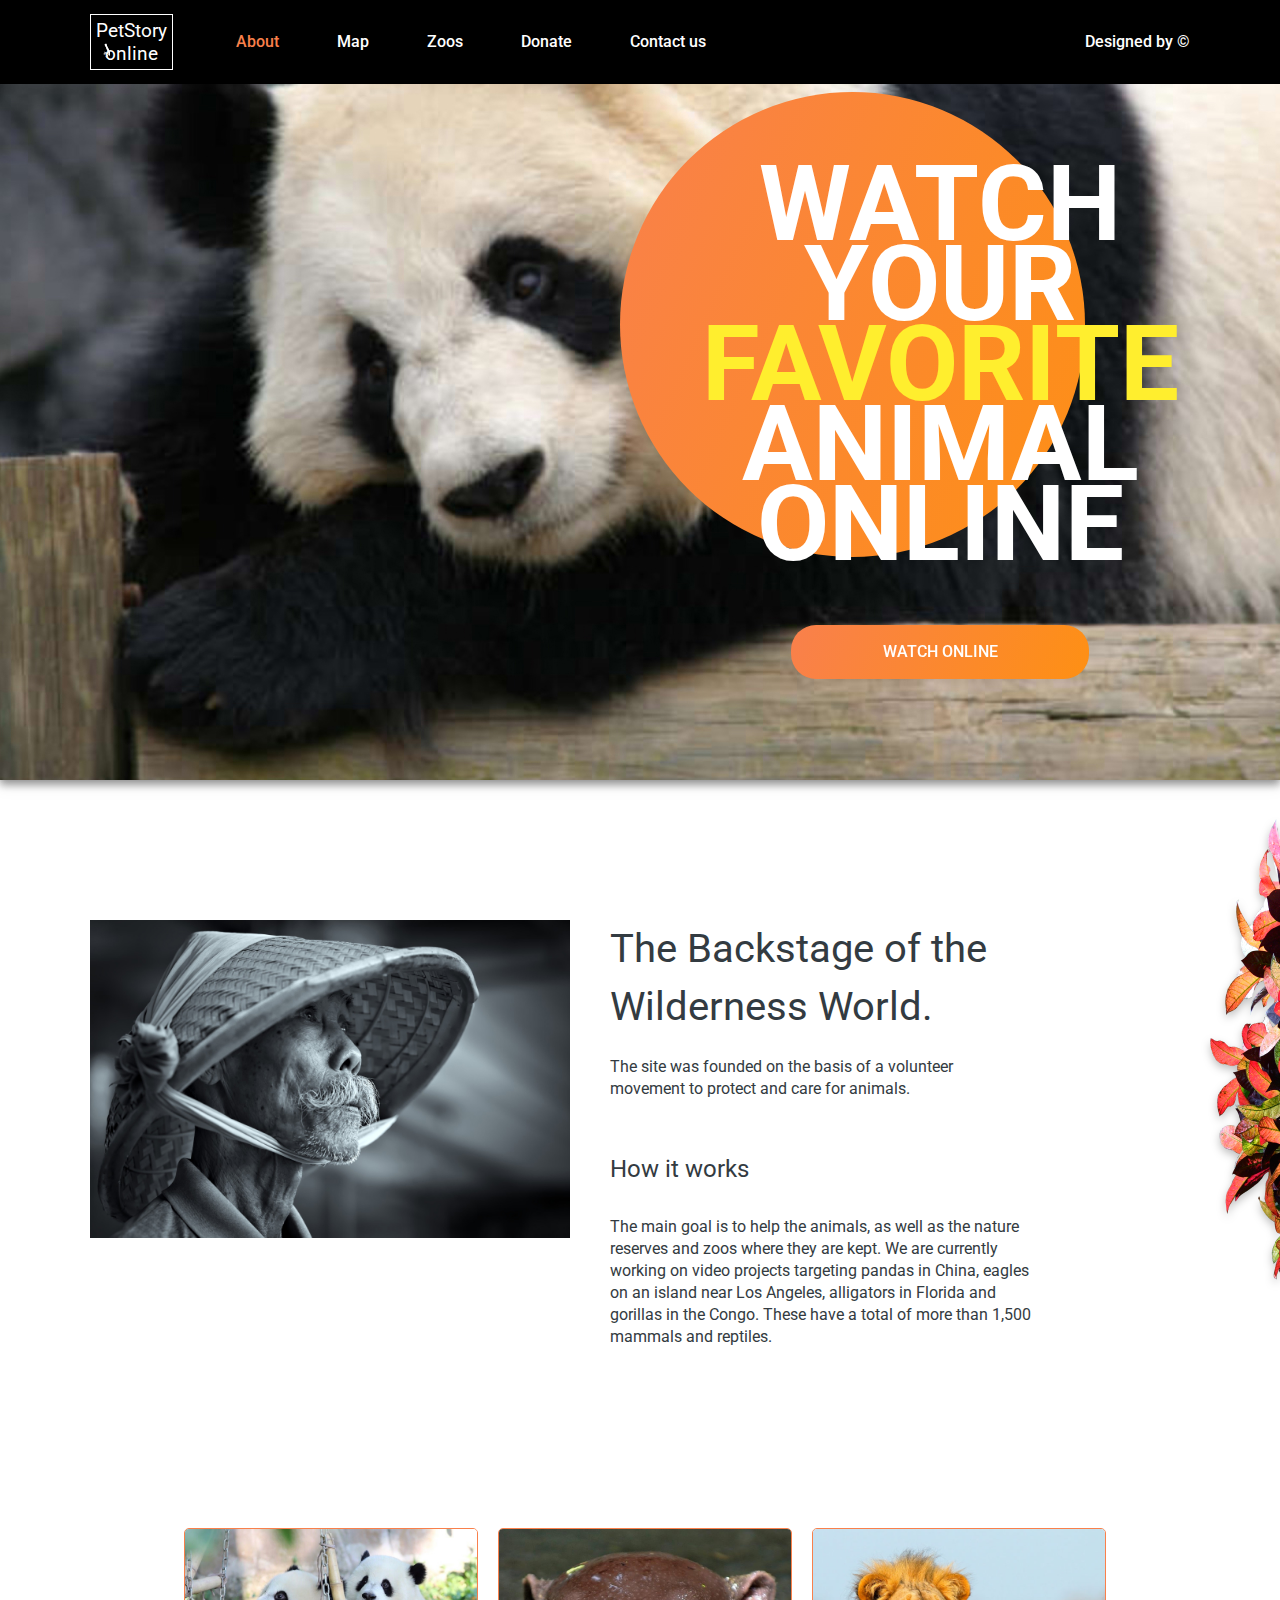
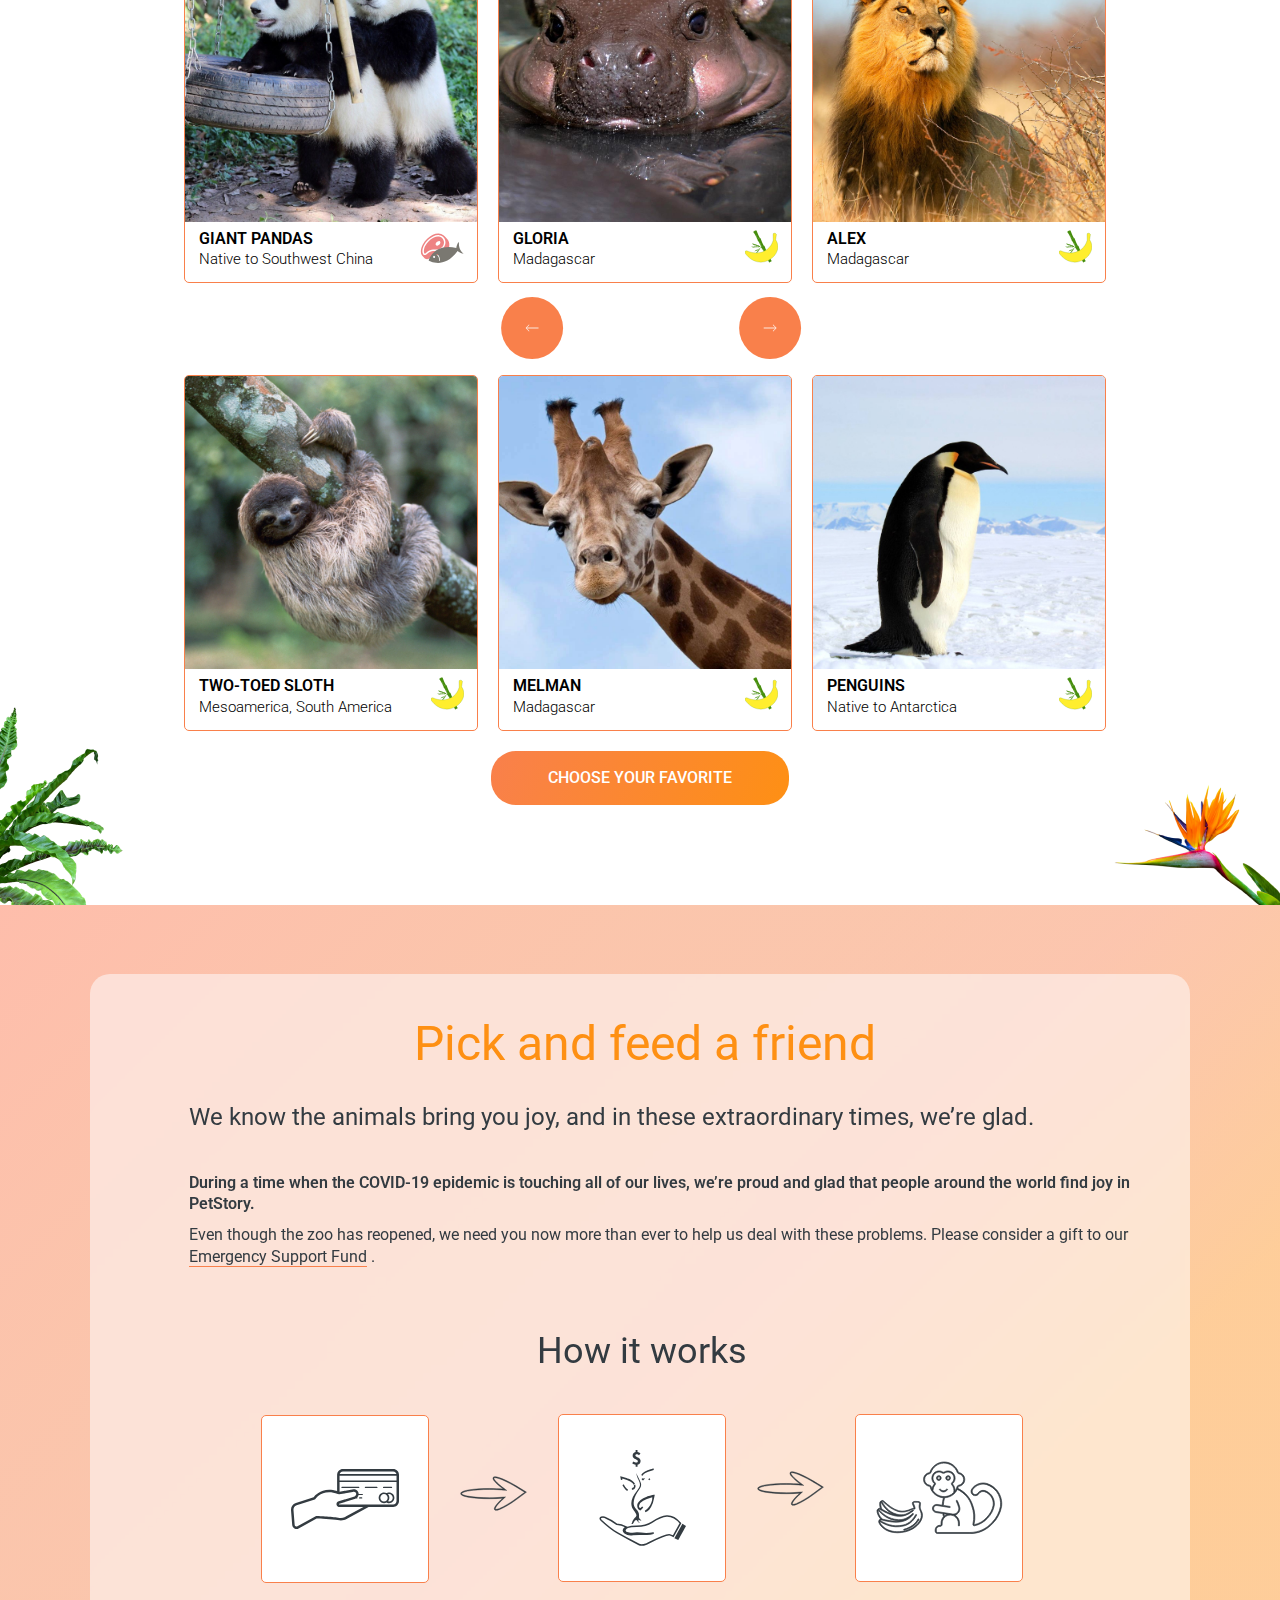
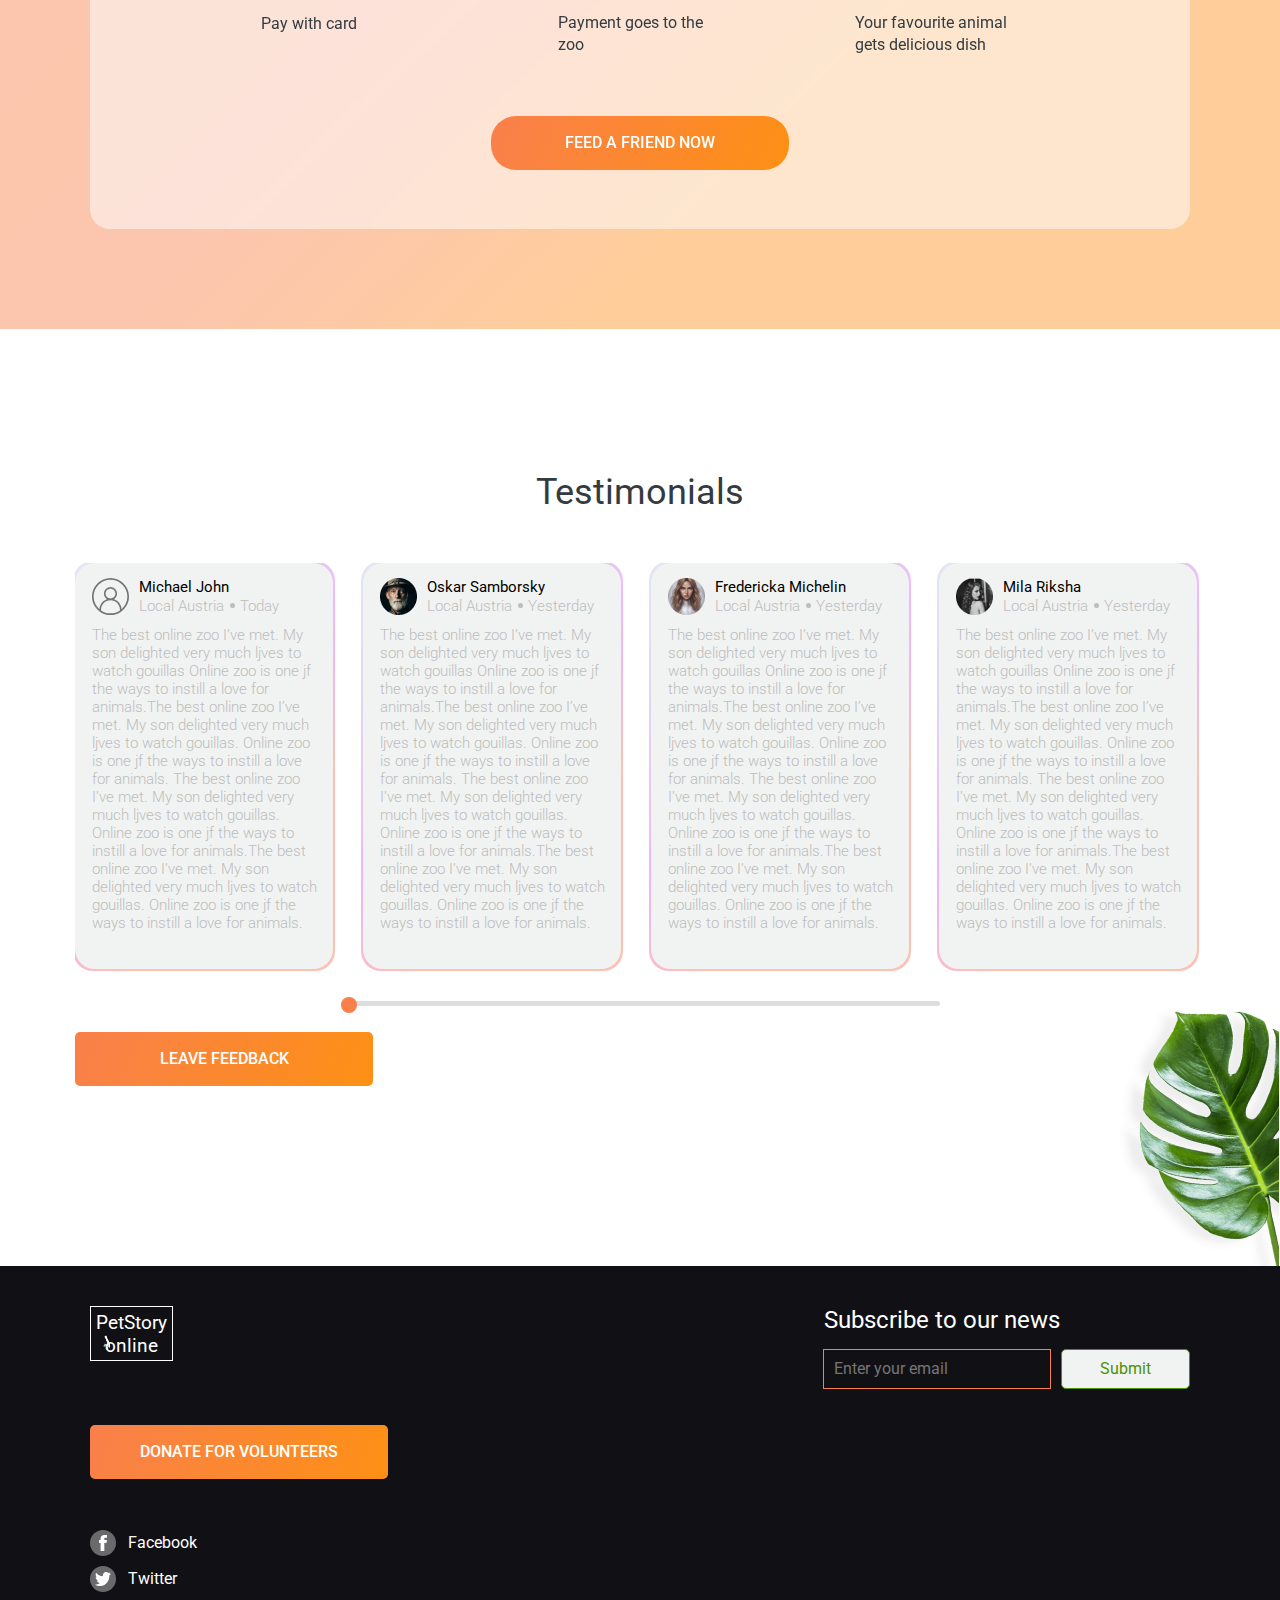
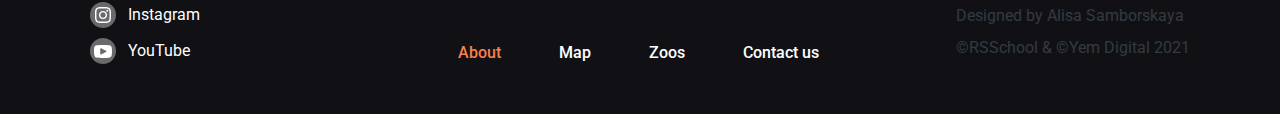
==== commit 6887884d: "Update index.html" ====
--- a/index.html
+++ b/index.html
@@ -34,7 +34,7 @@
                         <a class="navigation__item" href="#">Contact us</a>
                     </li>
                     <li class="navigation__link navigation__link_right">
-                        <a class="navigation__item" href="https://www.figma.com/file/jfEFwkXVj1WRq7sUHDr8os/PetStory-online?node-id=0%3A1">Designed by&nbsp;&copy;</a>
+                        <a class="navigation__item" href="">Designed by&nbsp;&copy;</a>
                     </li>
                 </ul>
             </nav>
